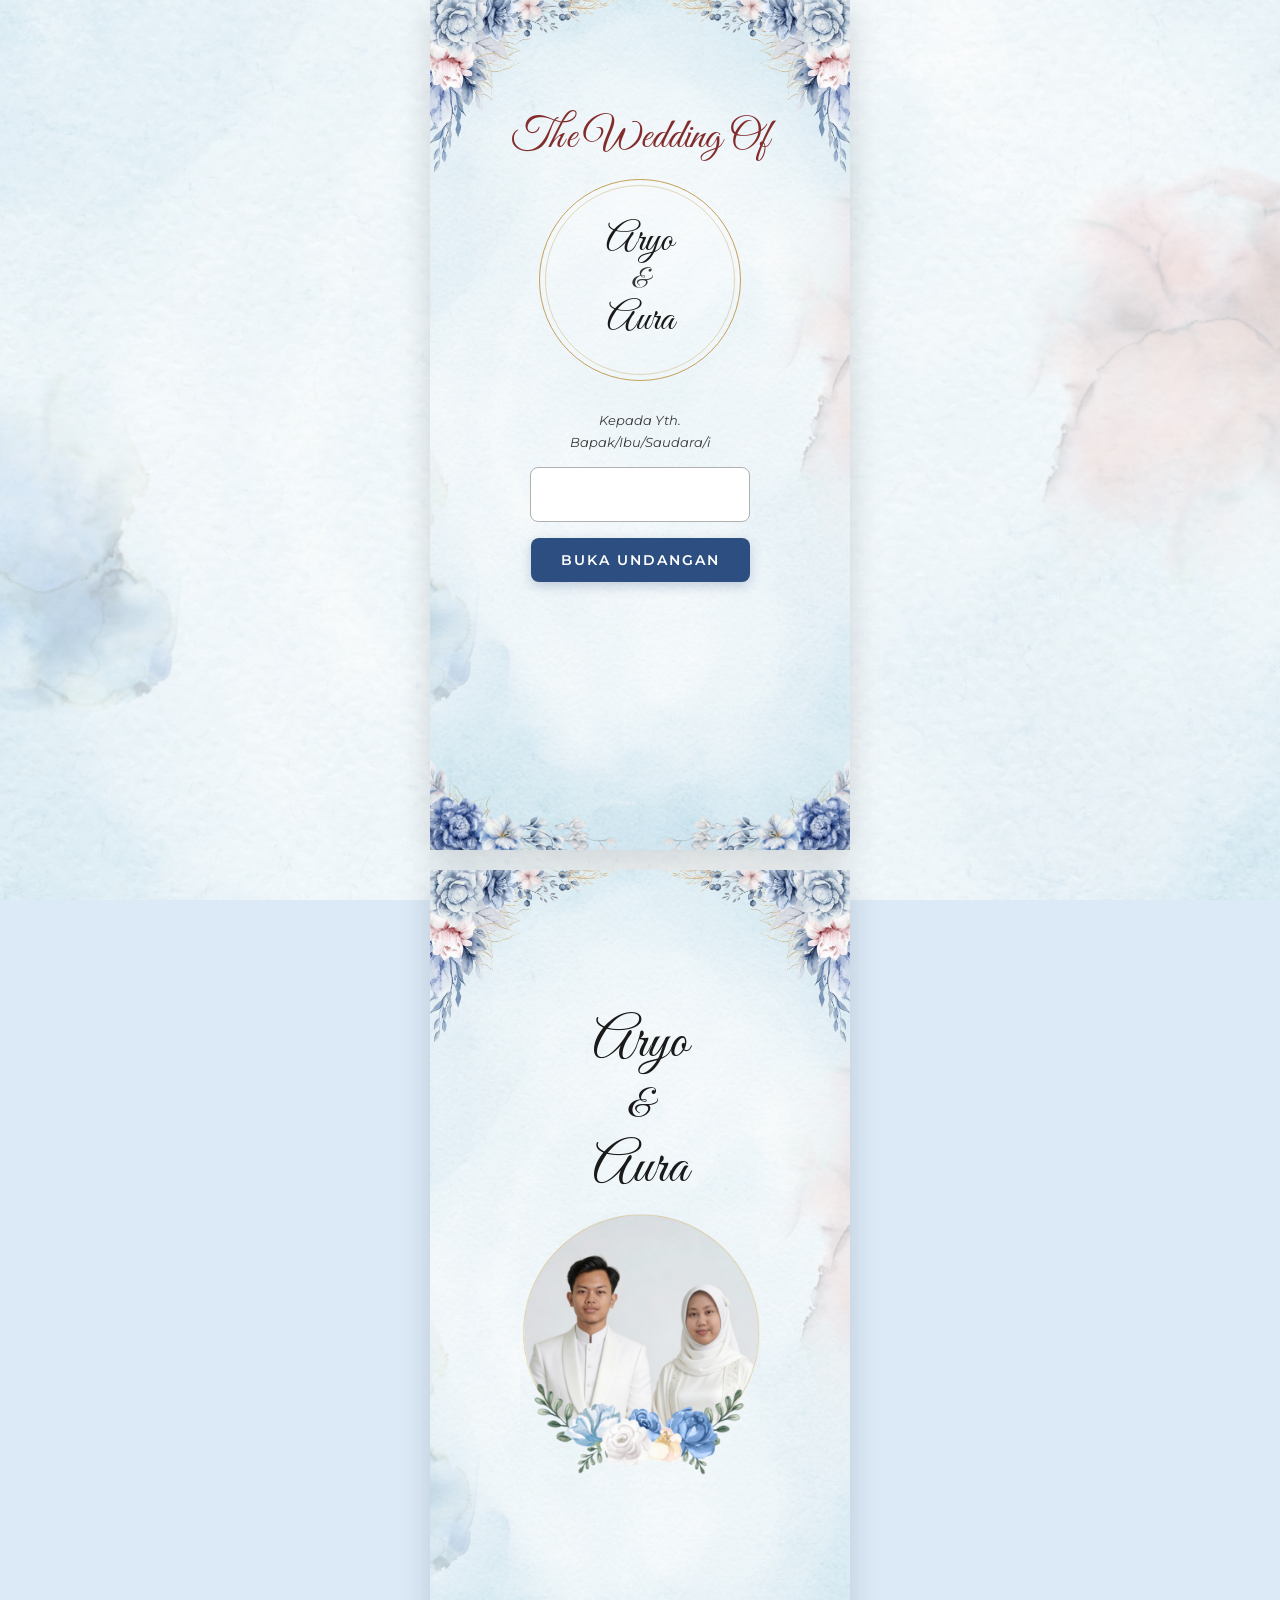
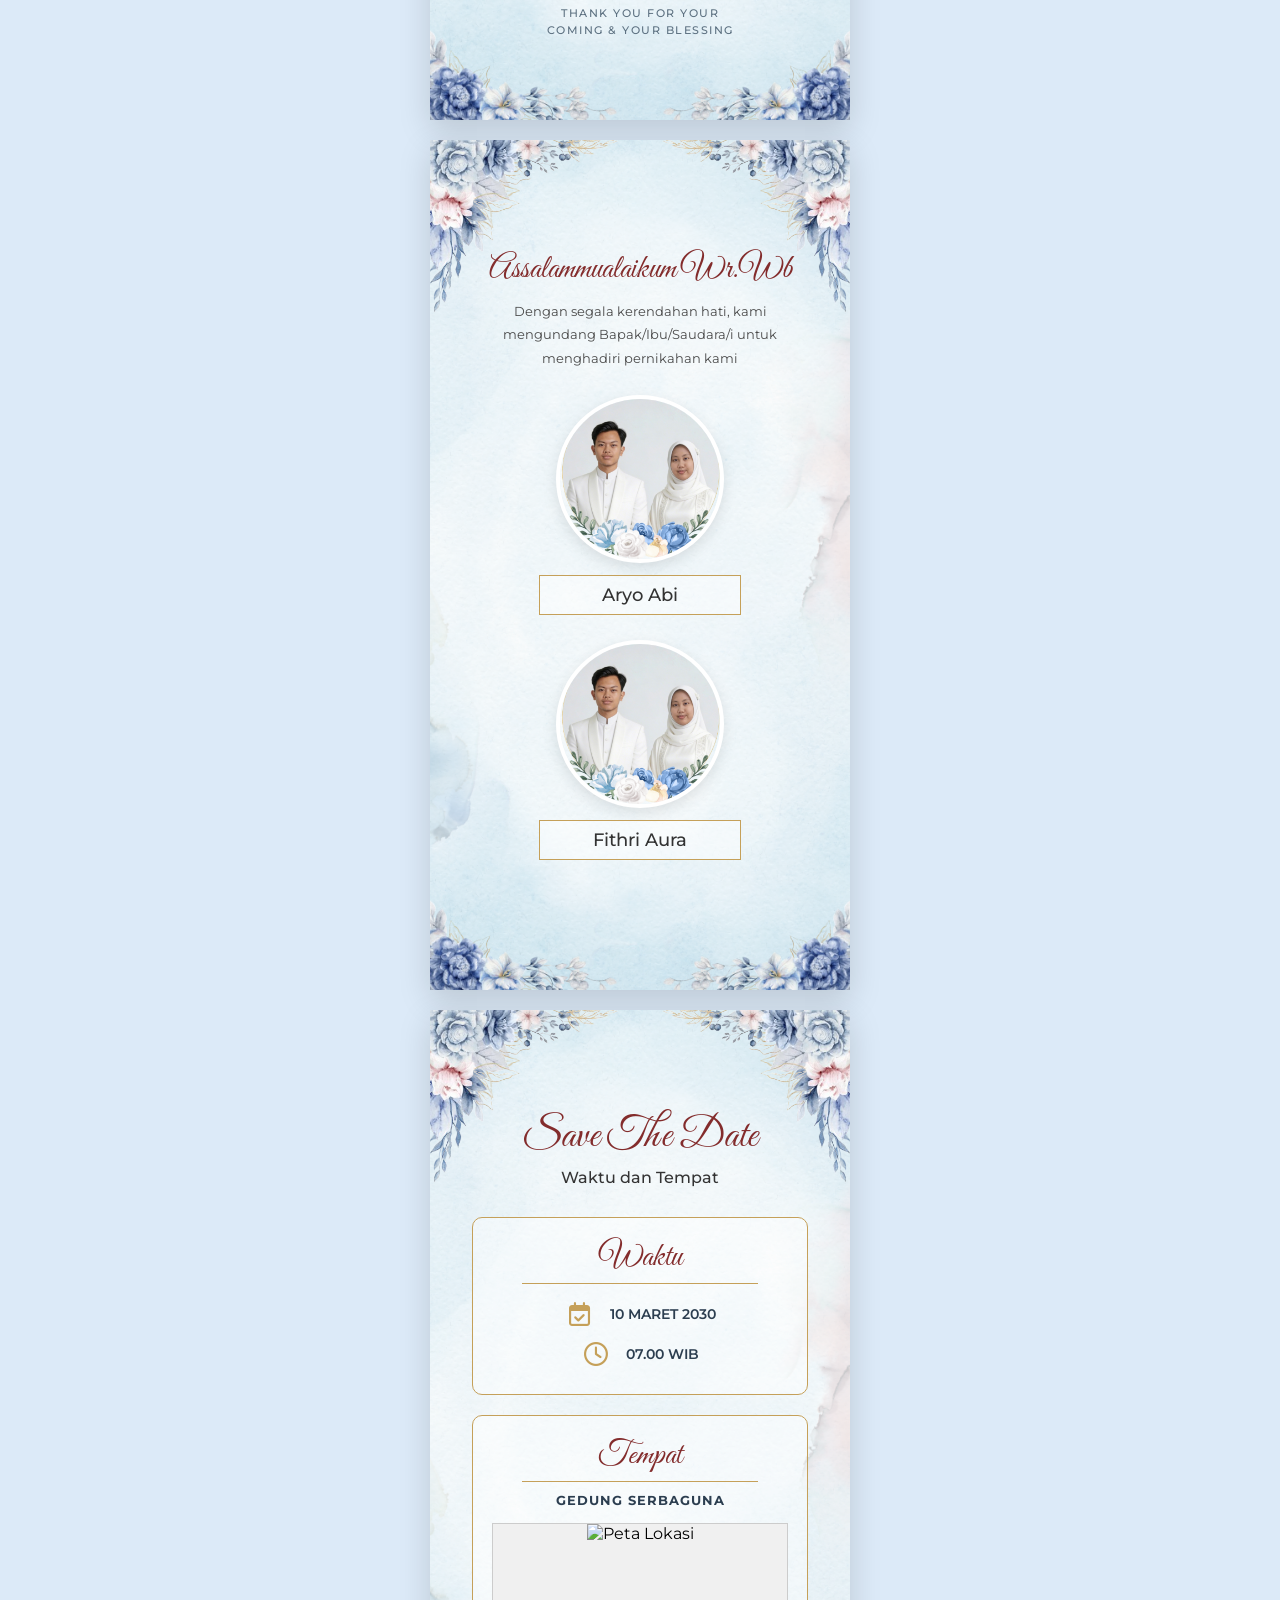
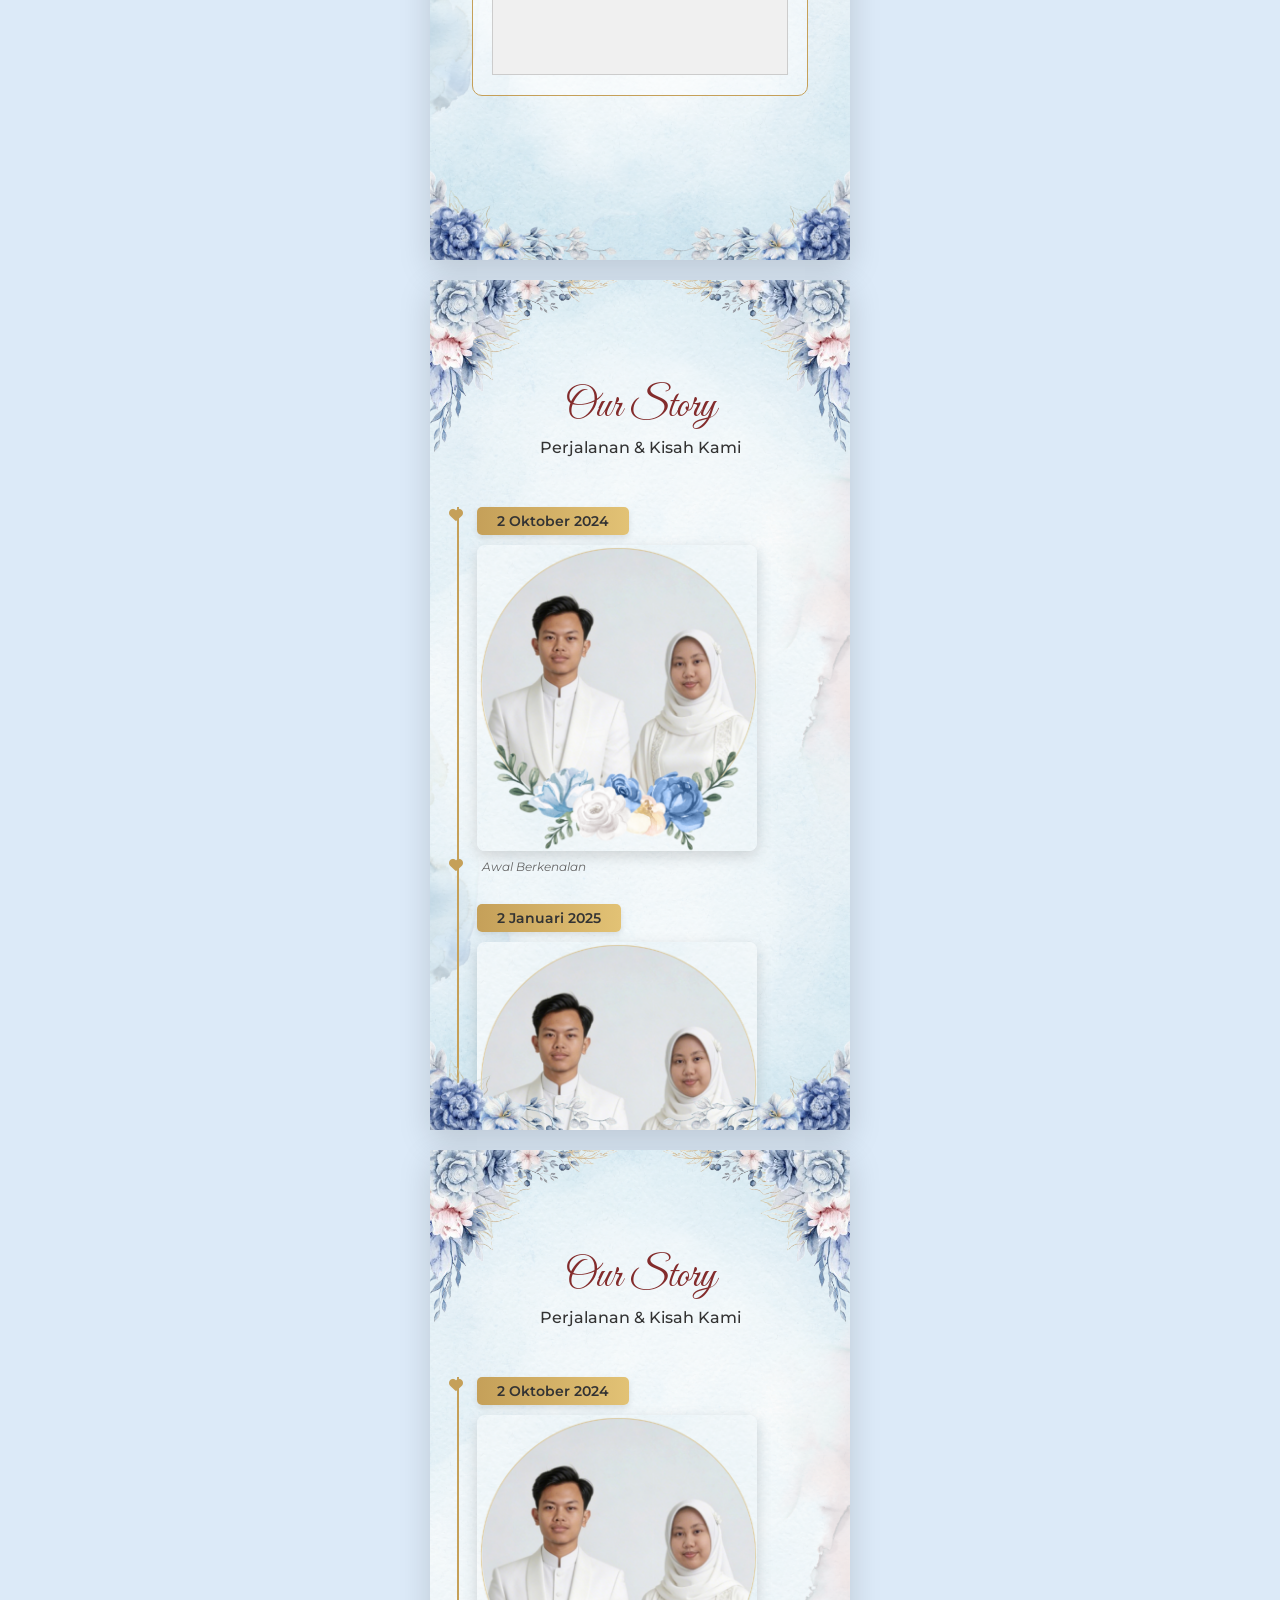
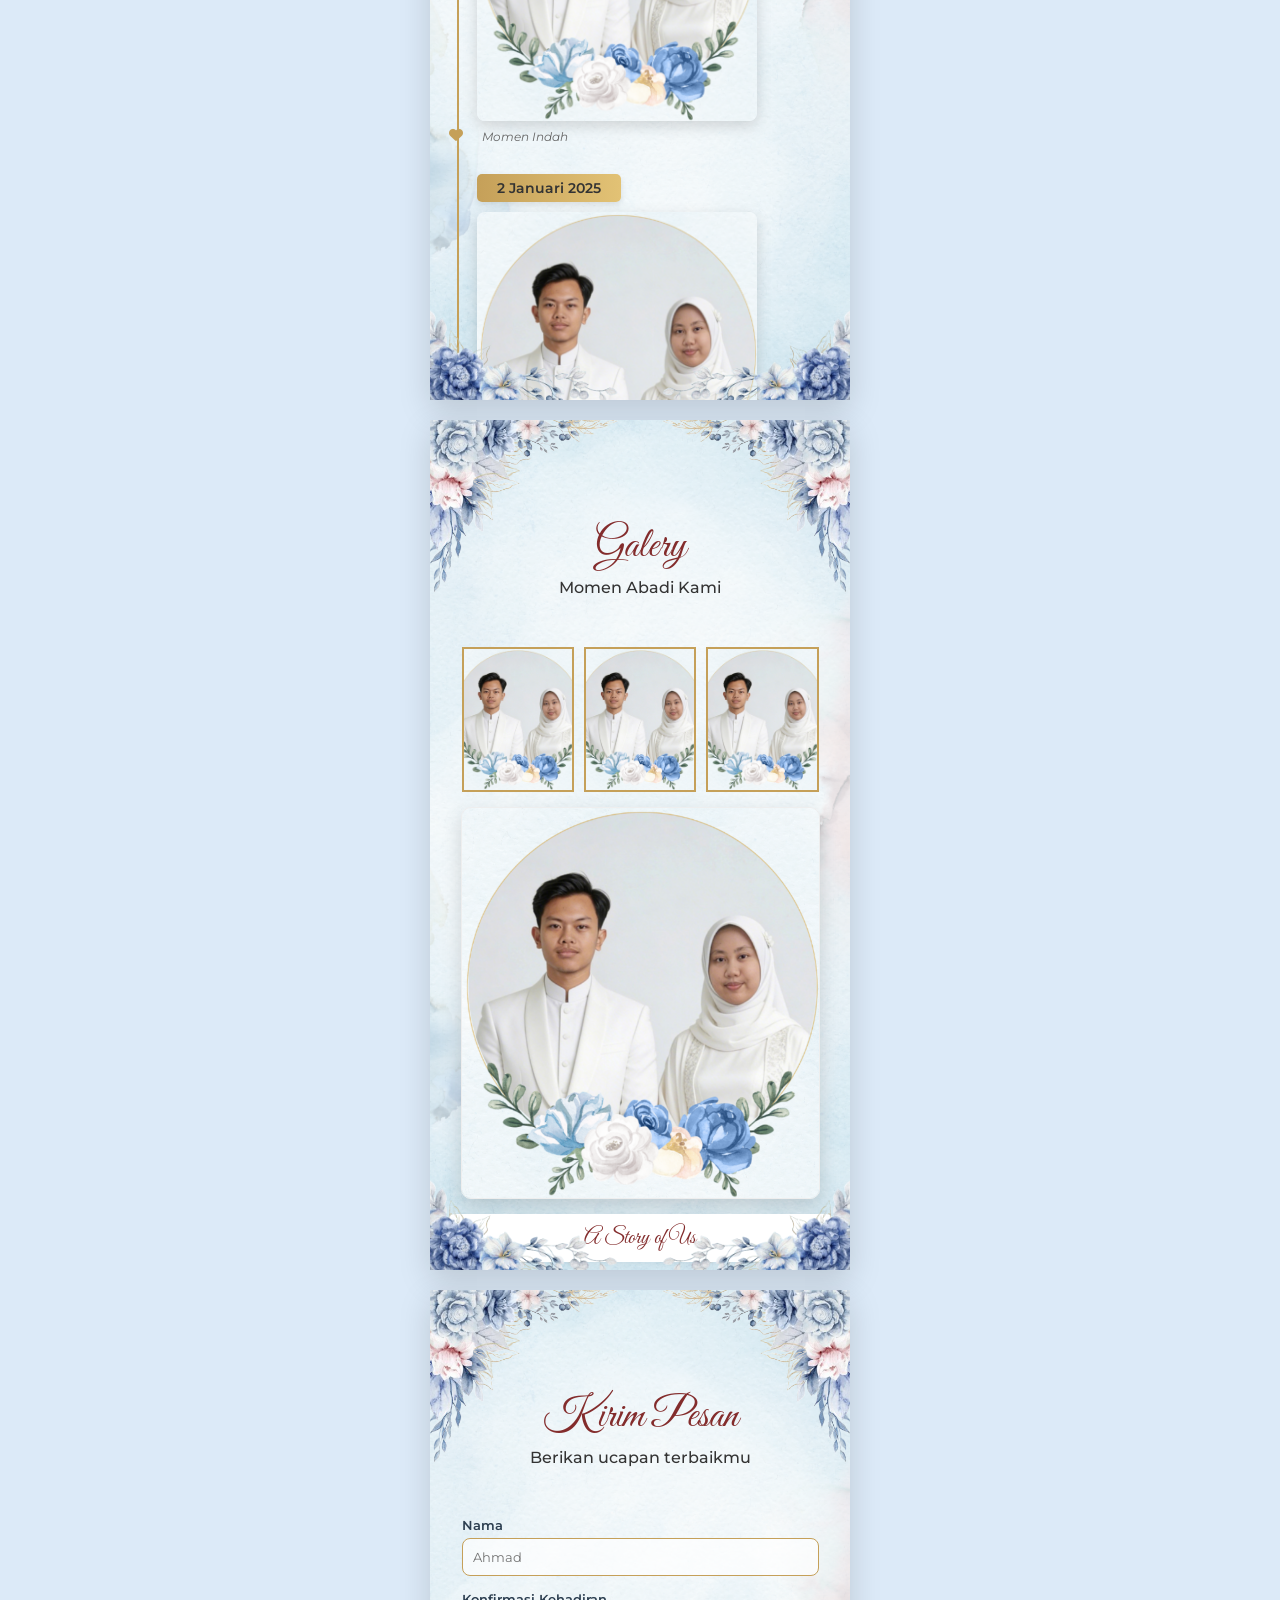
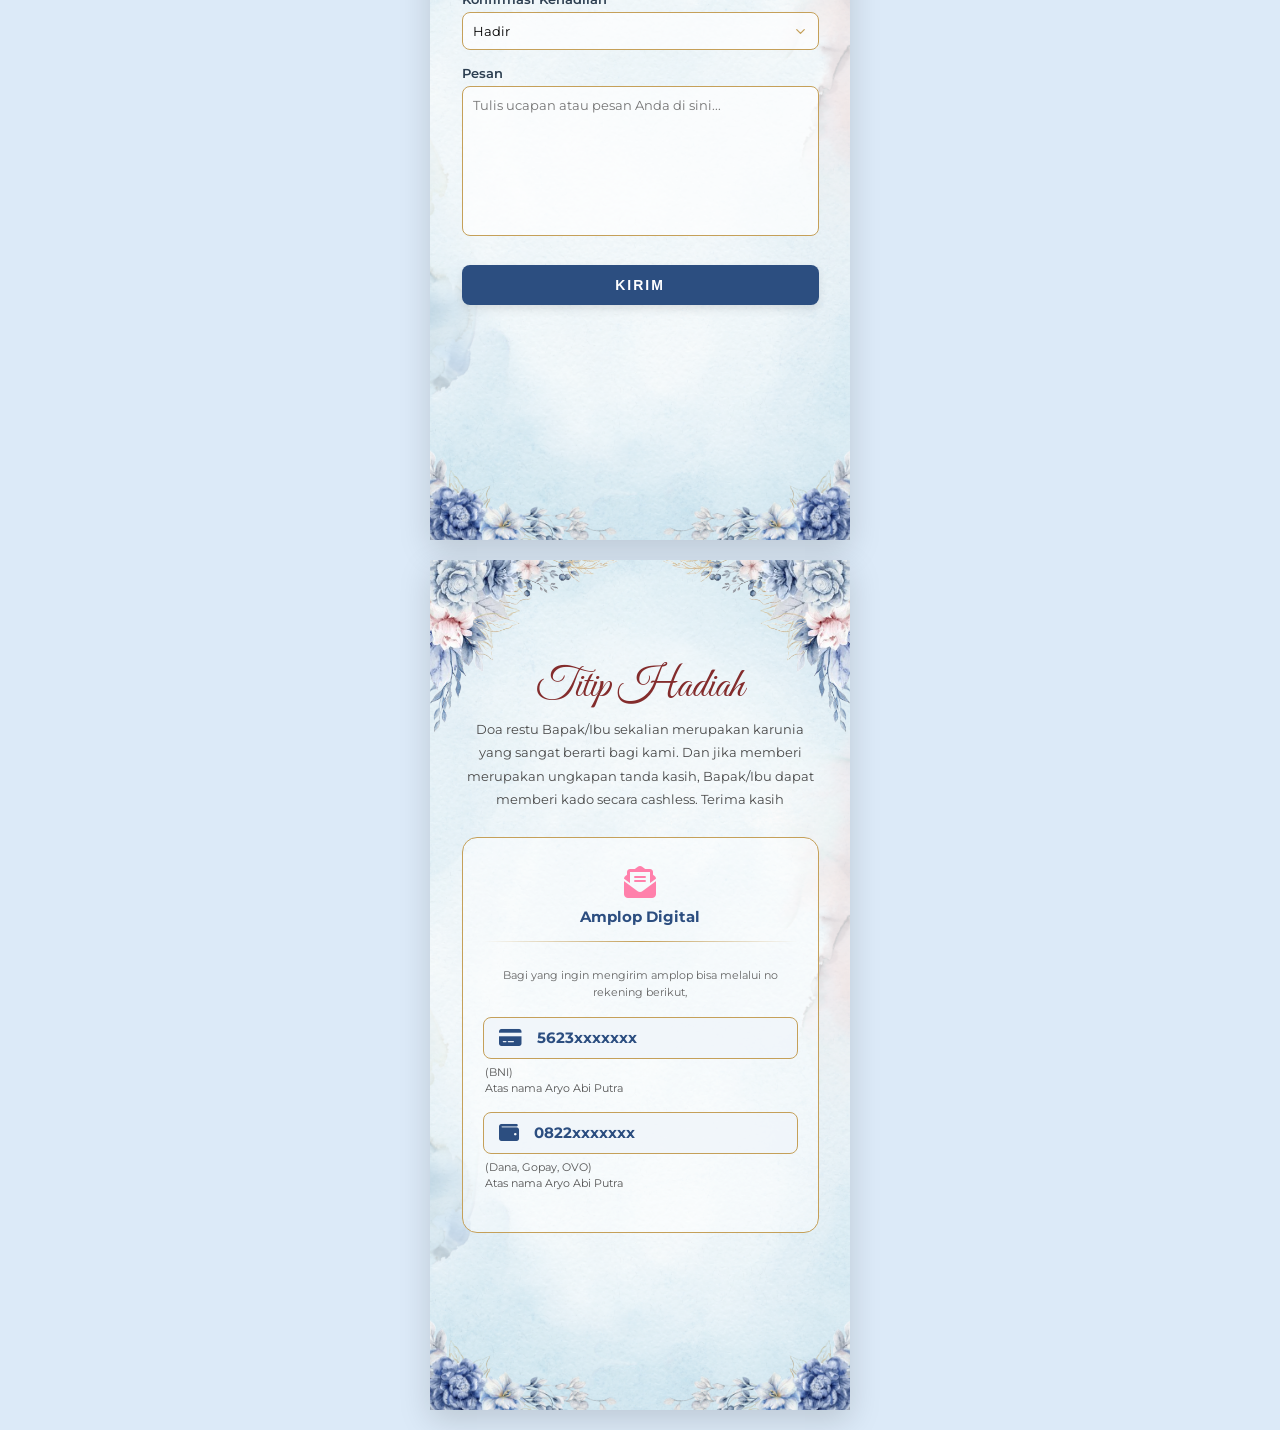
==== cadangan.html @ 79f67241 "desain frontend" ====
<!DOCTYPE html>
<html lang="id">

<head>
    <meta charset="UTF-8">
    <meta name="viewport" content="width=device-width, initial-scale=1.0">
    <title>Undangan Pernikahan Arya & Aura</title>

    <link rel="preconnect" href="https://fonts.googleapis.com">
    <link rel="preconnect" href="https://fonts.gstatic.com" crossorigin>
    <link href="https://fonts.googleapis.com/css2?family=Great+Vibes&family=Montserrat:wght@400;500;600&display=swap"
        rel="stylesheet">
    <!-- FontAwesome for Icons -->
    <link rel="stylesheet" href="https://cdnjs.cloudflare.com/ajax/libs/font-awesome/6.4.0/css/all.min.css">

    <style>
        /*bgluar*/
        body {
            margin: 0;
            padding: 0;
            display: flex;
            flex-direction: column;
            /* Stack cards vertically */
            align-items: center;
            min-height: 100vh;
            background-color: #dceaf8;
            font-family: 'Montserrat', sans-serif;

            background-image: url('hiasan/bgluar.png');
            background-size: cover;
            background-position: center;
            background-attachment: fixed;
        }

        /*kartu*/
        .card {
            position: relative;
            width: 100%;
            max-width: 420px;
            height: 850px;
            min-height: 850px;
            /* Ensure fixed height for each "page" */
            max-height: 95vh;
            background-color: transparent;
            box-shadow: 0 10px 30px rgba(0, 0, 0, 0.15);
            overflow: hidden;
            display: flex;
            flex-direction: column;
            align-items: center;
            text-align: center;
            margin-bottom: 20px;
            /* Gap between pages */

            background-image: url('hiasan/bgdalam.png');
            background-size: cover;
            background-position: center;
        }

        .decor-flower {
            position: absolute;
            pointer-events: none;
            width: 100%;
            z-index: 20;
        }

        .decor-top {
            top: 0;
            left: 0;
        }


        .decor-bottom {
            bottom: 0;
            left: 0;
        }

        /* Page 1 Styles */
        .names {
            margin-top: 140px;
            z-index: 10;
        }

        .names h1 {
            font-family: 'Great Vibes', cursive;
            font-size: 56px;
            font-weight: normal;
            color: #1a1a1a;
            margin: 0;
            line-height: 1.2;
        }

        .names .ampersand {
            font-size: 40px;
            margin: 5px 0;
        }

        .photo-wrapper {
            position: relative;
            margin-top: 10px;
            z-index: 10;
        }

        .photo-framed {
            width: 100%;
            max-width: 240px;
            height: auto;
            display: block;
            position: relative;
        }

        .thank-you {
            position: absolute;
            font-family: 'Montserrat', sans-serif;
            bottom: 80px;
            left: 0;
            right: 0;
            font-size: 11px;
            color: #5c7080;
            letter-spacing: 1.5px;
            text-transform: uppercase;
            line-height: 1.6;
            z-index: 10;
            font-weight: 500;
        }

        /* Page 2 Styles */
        .greeting {
            font-family: 'Great Vibes', cursive;
            font-size: 32px;
            color: #832c2c;
            /* Reddish brown color */
            margin-top: 110px;
            margin-bottom: 10px;
            z-index: 10;
        }

        .invitation-text {
            font-size: 13px;
            color: #4a4a4a;
            padding: 0 45px;
            line-height: 1.8;
            z-index: 10;
            margin-bottom: 25px;
        }

        .profile-container {
            display: flex;
            flex-direction: column;
            align-items: center;
            gap: 25px;
            z-index: 10;
        }

        .profile-box {
            display: flex;
            flex-direction: column;
            align-items: center;
        }

        .profile-img-circle {
            width: 160px;
            height: 160px;
            border-radius: 50%;
            object-fit: cover;
            border: 4px solid #fff;
            box-shadow: 0 5px 15px rgba(0, 0, 0, 0.1);
            background-color: #eee;
        }

        .name-box {
            margin-top: 12px;
            padding: 8px 40px;
            border: 1px solid #c5a059;
            background-color: rgba(255, 255, 255, 0.4);
            font-weight: 500;
            font-size: 18px;
            color: #333;
            min-width: 120px;
        }

        /* Page 3 Styles */
        .page-title {
            font-family: 'Great Vibes', cursive;
            font-size: 42px;
            color: #832c2c;
            margin-top: 100px;
            margin-bottom: 5px;
            z-index: 10;
        }

        .page-subtitle {
            font-size: 16px;
            color: #333;
            margin-bottom: 30px;
            z-index: 10;
            font-weight: 500;
        }

        .info-card-container {
            width: 80%;
            z-index: 10;
            display: flex;
            flex-direction: column;
            gap: 20px;
        }

        .info-box {
            border: 1.5px solid #c5a059;
            background-color: rgba(255, 255, 255, 0.4);
            padding: 20px;
            border-radius: 10px;
            display: flex;
            flex-direction: column;
            align-items: center;
        }

        .info-box-title {
            font-family: 'Great Vibes', cursive;
            font-size: 32px;
            color: #832c2c;
            margin-bottom: 10px;
            border-bottom: 1px solid #c5a059;
            width: 80%;
            padding-bottom: 5px;
        }

        .info-item {
            display: flex;
            align-items: center;
            gap: 15px;
            margin: 8px 0;
            color: #2c3e50;
            font-weight: 600;
            font-size: 14px;
        }

        .info-item i {
            color: #c5a059;
            font-size: 24px;
            width: 30px;
        }

        .location-name {
            font-weight: 700;
            font-size: 13px;
            letter-spacing: 1px;
            margin-bottom: 15px;
            color: #2c3e50;
            text-transform: uppercase;
        }

        .map-wrapper {
            width: 100%;
            height: 150px;
            border: 1px solid #ccc;
            overflow: hidden;
            background-color: #f0f0f0;
        }

        .map-wrapper img {
            width: 100%;
            height: 100%;
            object-fit: cover;
        }

        /* Page 4 & 5 Styles */
        .story-container {
            position: relative;
            width: 85%;
            margin-top: 20px;
            padding-left: 30px;
            text-align: left;
            z-index: 10;
        }

        .timeline-line {
            position: absolute;
            left: 10px;
            top: 0;
            bottom: 0;
            width: 2px;
            background: #c5a059;
        }

        .timeline-line::before,
        .timeline-line::after {
            content: "\f004";
            /* Heart icon */
            font-family: "Font Awesome 6 Free";
            font-weight: 900;
            position: absolute;
            left: -8px;
            color: #c5a059;
            background: transparent;
            font-size: 14px;
        }

        .timeline-line::before {
            top: 0;
        }

        .timeline-line::after {
            bottom: 0;
        }

        .heart-marker {
            position: absolute;
            left: -8px;
            top: 50%;
            transform: translateY(-50%);
            color: #c5a059;
            font-size: 14px;
            z-index: 2;
        }

        .story-item {
            position: relative;
            margin-bottom: 30px;
        }

        .story-date {
            display: inline-block;
            background: linear-gradient(to right, #c5a059, #e2c275);
            color: #333;
            padding: 5px 20px;
            border-radius: 5px;
            font-weight: 600;
            font-size: 14px;
            margin-bottom: 10px;
            box-shadow: 0 3px 6px rgba(0, 0, 0, 0.1);
        }

        .story-photo-box {
            width: 100%;
            max-width: 280px;
            border-radius: 8px;
            overflow: hidden;
            box-shadow: 0 5px 15px rgba(0, 0, 0, 0.15);
            margin-bottom: 8px;
        }

        .story-photo-box img {
            width: 100%;
            display: block;
        }

        .story-caption {
            font-size: 12px;
            color: #666;
            font-style: italic;
            margin-left: 5px;
        }

        /* Page 6 Styles (Galery) */
        .gallery-grid {
            display: grid;
            grid-template-columns: 1fr 1fr 1fr;
            gap: 10px;
            width: 85%;
            margin-top: 20px;
            z-index: 10;
        }

        .gallery-item {
            border: 2px solid #c5a059;
            aspect-ratio: 1 / 1.3;
            overflow: hidden;
            background-color: #fff;
        }

        .gallery-item img {
            width: 100%;
            height: 100%;
            object-fit: cover;
        }

        .gallery-main {
            width: 85%;
            margin-top: 15px;
            border-radius: 10px;
            overflow: hidden;
            box-shadow: 0 8px 20px rgba(0, 0, 0, 0.15);
            z-index: 10;
            border: 1px solid #eee;
        }

        .gallery-main img {
            width: 100%;
            display: block;
        }

        .gallery-nav {
            display: flex;
            justify-content: space-between;
            align-items: center;
            width: 85%;
            margin-top: 15px;
            background-color: #fff;
            padding: 10px 15px;
            border-radius: 8px;
            box-shadow: 0 2px 8px rgba(0, 0, 0, 0.05);
            z-index: 10;
        }

        .gallery-nav span {
            font-family: 'Great Vibes', cursive;
            font-size: 22px;
            color: #832c2c;
        }

        .gallery-nav i {
            color: #c5a059;
            font-size: 18px;
            cursor: pointer;
        }

        /* Page 7 Styles (RSVP / Kirim Pesan) */
        .form-container {
            width: 85%;
            margin-top: 20px;
            z-index: 10;
            text-align: left;
        }

        .form-group {
            margin-bottom: 15px;
        }

        .form-group label {
            display: block;
            font-size: 13px;
            font-weight: 600;
            color: #2c3e50;
            margin-bottom: 5px;
        }

        .form-control {
            width: 100%;
            padding: 10px;
            border: 1.5px solid #c5a059;
            border-radius: 8px;
            background-color: rgba(255, 255, 255, 0.7);
            font-family: 'Montserrat', sans-serif;
            font-size: 13px;
            box-sizing: border-box;
            outline: none;
        }

        .form-control:focus {
            background-color: #fff;
            border-color: #832c2c;
        }

        select.form-control {
            appearance: none;
            background-image: url("data:image/svg+xml,%3Csvg xmlns='http://www.w3.org/2000/svg' viewBox='0 0 24 24' fill='none' stroke='%23c5a059' stroke-width='2' stroke-linecap='round' stroke-linejoin='round'%3E%3Cpolyline points='6 9 12 15 18 9'%3E%3C/polyline%3E%3C/svg%3E");
            background-repeat: no-repeat;
            background-position: right 10px center;
            background-size: 15px;
        }

        textarea.form-control {
            resize: none;
            height: 150px;
        }

        .btn-kirim {
            width: 100%;
            padding: 12px;
            background-color: #2c4e80;
            /* Dark blue from example */
            color: #fff;
            border: none;
            border-radius: 8px;
            font-weight: 600;
            font-size: 14px;
            letter-spacing: 2px;
            cursor: pointer;
            margin-top: 10px;
            box-shadow: 0 4px 10px rgba(0, 0, 0, 0.1);
            transition: background 0.3s;
        }

        .btn-kirim:hover {
            background-color: #1a3355;
        }

        /* Page 8 Styles (Titip Hadiah) */
        .gift-box {
            width: 85%;
            border: 1.5px solid #c5a059;
            background-color: rgba(255, 255, 255, 0.4);
            border-radius: 15px;
            padding: 25px 20px;
            margin-top: 10px;
            z-index: 10;
            display: flex;
            flex-direction: column;
            align-items: center;
            box-sizing: border-box;
            position: relative;
        }

        .gift-icon {
            font-size: 32px;
            color: #ff80ab;
            margin-bottom: 5px;
        }

        .gift-subtitle {
            font-weight: 700;
            font-size: 15px;
            color: #2c4e80;
            margin-bottom: 10px;
            position: relative;
            width: 100%;
        }

        .gift-subtitle::after {
            content: "";
            display: block;
            width: 100%;
            height: 1px;
            background: linear-gradient(to right, transparent, #c5a059, transparent);
            margin-top: 15px;
            margin-bottom: 15px;
        }

        .gift-instruction {
            font-size: 11px;
            color: #666;
            margin-bottom: 15px;
            line-height: 1.6;
        }

        .bank-account-box {
            width: 100%;
            background-color: rgba(240, 245, 250, 0.8);
            border: 1px solid #c5a059;
            border-radius: 8px;
            padding: 10px 15px;
            display: flex;
            align-items: center;
            gap: 15px;
            margin-bottom: 5px;
            box-sizing: border-box;
        }

        .bank-account-box i {
            font-size: 20px;
            color: #2c4e80;
        }

        .account-number {
            font-weight: 700;
            font-size: 15px;
            color: #2c4e80;
        }

        .account-details {
            font-size: 11px;
            color: #555;
            text-align: left;
            width: 100%;
            margin-bottom: 15px;
            padding-left: 5px;
            line-height: 1.5;
        }

        /* Page 9 Styles (Cover style but as Page 9) */
        .the-wedding-of {
            font-family: 'Great Vibes', cursive;
            font-size: 38px;
            color: #832c2c;
            margin-top: 100px;
            margin-bottom: 10px;
            z-index: 10;
        }

        .circle-frame {
            position: relative;
            width: 220px;
            height: 220px;
            border: 1px solid #c5a059;
            border-radius: 50%;
            display: flex;
            flex-direction: column;
            justify-content: center;
            align-items: center;
            margin: 20px 0;
            z-index: 10;
            background-color: rgba(255, 255, 255, 0.2);
        }

        .circle-frame .names-inner {
            font-family: 'Great Vibes', cursive;
            font-size: 36px;
            color: #333;
            line-height: 1;
        }

        .circle-frame .ampersand-inner {
            font-size: 24px;
            margin: 5px 0;
            color: #c5a059;
        }

        .wreath-decor {
            position: absolute;
            bottom: -15px;
            width: 150px;
            z-index: 11;
        }

        .guest-info {
            margin-top: 20px;
            z-index: 10;
        }

        .guest-label {
            font-size: 14px;
            color: #4a4a4a;
            margin-bottom: 10px;
            font-style: italic;
        }

        .guest-name-box {
            width: 200px;
            height: 45px;
            background-color: #fff;
            border: 1px solid #333;
            border-radius: 8px;
            margin: 0 auto 20px;
            display: flex;
            align-items: center;
            justify-content: center;
            font-weight: 600;
            color: #333;
        }

        .btn-buka {
            padding: 12px 40px;
            background-color: #2c4e80;
            color: #fff;
            border: none;
            border-radius: 8px;
            font-weight: 600;
            font-size: 14px;
            letter-spacing: 1px;
            text-transform: uppercase;
            cursor: pointer;
            box-shadow: 0 4px 10px rgba(0, 0, 0, 0.1);
            z-index: 10;
        }

        /* ===================== */
        /* HALAMAN 0 (COVER BARU) */
        /* ===================== */

        /* Background cover: gradient biru muda lembut */
        #halaman-cover {
            position: relative;
            justify-content: flex-start;
        }

        .cover-the-wedding-of {
            font-family: 'Great Vibes', cursive;
            font-size: 42px;
            color: #832c2c;
            margin-top: 115px;
            margin-bottom: 18px;
            z-index: 10;
            position: relative;
            line-height: 1.1;
        }

        /* Lingkaran emas dengan nama */
        .cover-circle-frame {
            position: relative;
            width: 200px;
            height: 200px;
            border: 1.5px solid #c5a059;
            border-radius: 50%;
            display: flex;
            flex-direction: column;
            justify-content: center;
            align-items: center;
            z-index: 10;
            background-color: rgba(255, 255, 255, 0.18);
            margin-bottom: 0;
        }

        .cover-circle-frame::before {
            content: '';
            position: absolute;
            inset: 5px;
            border-radius: 50%;
            border: 0.5px solid rgba(197, 160, 89, 0.4);
        }

        .cover-name-script {
            font-family: 'Great Vibes', cursive;
            font-size: 40px;
            color: #1a1a1a;
            line-height: 1;
            display: block;
        }

        .cover-ampersand {
            font-family: 'Great Vibes', cursive;
            font-size: 28px;
            color: #333;
            margin: 2px 0;
            display: block;
        }

        .cover-wreath-decor {
            position: relative;
            z-index: 15;
            margin-top: -18px;
        }

        .cover-kepada {
            margin-top: 28px;
            z-index: 10;
            position: relative;
        }

        .cover-kepada p {
            font-family: 'Montserrat', sans-serif;
            font-size: 13px;
            color: #3a3a3a;
            margin: 0;
            line-height: 1.7;
            font-style: italic;
        }

        .cover-guest-name-box {
            width: 220px;
            min-height: 55px;
            background-color: #fff;
            border: 1px solid #b0b0b0;
            border-radius: 8px;
            margin: 14px auto 0;
            display: flex;
            align-items: center;
            justify-content: center;
            font-weight: 600;
            color: #333;
            font-size: 14px;
            z-index: 10;
            position: relative;
            padding: 6px 12px;
            box-sizing: border-box;
        }

        .cover-btn-buka {
            padding: 13px 30px;
            background-color: #2c4e80;
            color: #fff;
            border: none;
            border-radius: 8px;
            font-weight: 600;
            font-size: 14px;
            letter-spacing: 2px;
            text-transform: uppercase;
            cursor: pointer;
            box-shadow: 0 4px 12px rgba(44, 78, 128, 0.25);
            z-index: 10;
            position: relative;
            margin-top: 16px;
            transition: background 0.3s;
            font-family: 'Montserrat', sans-serif;
        }

        .cover-btn-buka:hover {
            background-color: #1a3355;
        }

        @media (max-width: 480px) {
            .card {
                height: 100vh;
                max-height: 100vh;
                box-shadow: none;
                margin-bottom: 0;
            }
        }
    </style>
</head>

<body>
    <!-- HALAMAN COVER -->
    <div class="card" id="halaman-cover">

        <!-- Dekorasi bunga atas (gunakan gambar yang sama dengan halaman lain) -->
        <img src="hiasan/bungaats.png" alt="Dekorasi Bunga Atas" class="decor-flower decor-top">

        <!-- Teks "The Wedding Of" -->
        <div class="cover-the-wedding-of">The Wedding Of</div>

        <!-- Lingkaran emas dengan nama Aryo & Aura -->
        <div class="cover-circle-frame">
            <span class="cover-name-script">Aryo</span>
            <span class="cover-ampersand">&amp;</span>
            <span class="cover-name-script">Aura</span>
        </div>

        <!-- Dekorasi wreath/bunga di bawah lingkaran (SVG inline mawar biru) -->

        <!-- Kepada Yth -->
        <div class="cover-kepada">
            <p>Kepada Yth.</p>
            <p>Bapak/Ibu/Saudara/i</p>
        </div>

        <!-- Kotak nama tamu -->
        <div class="cover-guest-name-box">
            &nbsp;
        </div>

        <!-- Tombol Buka Undangan -->
        <button class="cover-btn-buka">BUKA UNDANGAN</button>

        <!-- Dekorasi bunga bawah -->
        <img src="hiasan/bungabawah.png" alt="Dekorasi Bunga Bawah" class="decor-flower decor-bottom">

    </div>

    <!-- Halaman 1 -->
    <div class="card">

        <img src="hiasan/bungaats.png" alt="Dekorasi Bunga Atas" class="decor-flower decor-top">

        <div class="names">
            <h1>Aryo</h1>
            <h1 class="ampersand">&</h1>
            <h1>Aura</h1>
        </div>

        <div class="photo-wrapper">
            <img src="hiasan/Biru Emas dan Merah Muda Halus Undangan Pernikahan (320 x 667 piksel) (35).png"
                alt="Foto Berbingkai Arya & Aura" class="photo-framed">
        </div>

        <div class="thank-you">
            Thank you for your<br>
            coming & your blessing
        </div>

        <img src="hiasan/bungabawah.png" alt="Dekorasi Bunga Bawah" class="decor-flower decor-bottom">

    </div>

    <!-- Halaman 2 -->
    <div class="card">

        <img src="hiasan/bungaats.png" alt="Dekorasi Bunga Atas" class="decor-flower decor-top">

        <div class="greeting">Assalammualaikum Wr.Wb</div>

        <div class="invitation-text">
            Dengan segala kerendahan hati, kami mengundang Bapak/Ibu/Saudara/i untuk menghadiri pernikahan kami
        </div>

        <div class="profile-container">
            <!-- Mempelai Pria -->
            <div class="profile-box">
                <img src="hiasan/Biru Emas dan Merah Muda Halus Undangan Pernikahan (320 x 667 piksel) (35).png"
                    alt="Aryo Abi" class="profile-img-circle">
                <div class="name-box">Aryo Abi</div>
            </div>

            <!-- Mempelai Wanita -->
            <div class="profile-box">
                <img src="hiasan/Biru Emas dan Merah Muda Halus Undangan Pernikahan (320 x 667 piksel) (35).png"
                    alt="Fithri Aura" class="profile-img-circle">
                <div class="name-box">Fithri Aura</div>
            </div>
        </div>

        <img src="hiasan/bungabawah.png" alt="Dekorasi Bunga Bawah" class="decor-flower decor-bottom">

    </div>

    <!-- Halaman 3 -->
    <div class="card">

        <img src="hiasan/bungaats.png" alt="Dekorasi Bunga Atas" class="decor-flower decor-top">

        <div class="page-title">Save The Date</div>
        <div class="page-subtitle">Waktu dan Tempat</div>

        <div class="info-card-container">
            <!-- Kotak Waktu -->
            <div class="info-box">
                <div class="info-box-title">Waktu</div>
                <div class="info-item">
                    <i class="fa-regular fa-calendar-check"></i>
                    <span>10 MARET 2030</span>
                </div>
                <div class="info-item">
                    <i class="fa-regular fa-clock"></i>
                    <span>07.00 WIB</span>
                </div>
            </div>

            <!-- Kotak Tempat -->
            <div class="info-box">
                <div class="info-box-title">Tempat</div>
                <div class="location-name">GEDUNG SERBAGUNA</div>
                <div class="map-wrapper">
                    <!-- Placeholder untuk Peta (bisa diganti link gambar peta asli atau iframe) -->
                    <img src="https://via.placeholder.com/400x200?text=Map+Location" alt="Peta Lokasi">
                </div>
            </div>
        </div>

        <img src="hiasan/bungabawah.png" alt="Dekorasi Bunga Bawah" class="decor-flower decor-bottom">

    </div>

    <!-- Halaman 4 -->
    <div class="card">

        <img src="hiasan/bungaats.png" alt="Dekorasi Bunga Atas" class="decor-flower decor-top">

        <div class="page-title">Our Story</div>
        <div class="page-subtitle">Perjalanan & Kisah Kami</div>

        <div class="story-container">
            <div class="timeline-line">
                <!-- Marker Hati Tengah -->
                <i class="fa-solid fa-heart heart-marker" style="top: 45%;"></i>
            </div>

            <!-- Cerita 1 -->
            <div class="story-item">
                <div class="story-date">2 Oktober 2024</div>
                <div class="story-photo-box">
                    <img src="hiasan/Biru Emas dan Merah Muda Halus Undangan Pernikahan (320 x 667 piksel) (35).png"
                        alt="Awal Berkenalan">
                </div>
                <div class="story-caption">Awal Berkenalan</div>
            </div>

            <!-- Cerita 2 -->
            <div class="story-item">
                <div class="story-date">2 Januari 2025</div>
                <div class="story-photo-box">
                    <img src="hiasan/Biru Emas dan Merah Muda Halus Undangan Pernikahan (320 x 667 piksel) (35).png"
                        alt="Mulai Dekat">
                </div>
                <div class="story-caption">Mulai Dekat</div>
            </div>
        </div>

        <img src="hiasan/bungabawah.png" alt="Dekorasi Bunga Bawah" class="decor-flower decor-bottom">

    </div>

    <!-- Halaman 5 (Story Continued) -->
    <div class="card">

        <img src="hiasan/bungaats.png" alt="Dekorasi Bunga Atas" class="decor-flower decor-top">

        <div class="page-title">Our Story</div>
        <div class="page-subtitle">Perjalanan & Kisah Kami</div>

        <div class="story-container">
            <div class="timeline-line">
                <i class="fa-solid fa-heart heart-marker" style="top: 45%;"></i>
            </div>

            <!-- Cerita 3 (Menggunakan foto yang berbeda sesuai gambar 5) -->
            <div class="story-item">
                <div class="story-date">2 Oktober 2024</div>
                <div class="story-photo-box">
                    <img src="hiasan/Biru Emas dan Merah Muda Halus Undangan Pernikahan (320 x 667 piksel) (35).png"
                        alt="Momen Indah">
                </div>
                <div class="story-caption">Momen Indah</div>
            </div>

            <!-- Cerita 4 -->
            <div class="story-item">
                <div class="story-date">2 Januari 2025</div>
                <div class="story-photo-box">
                    <img src="hiasan/Biru Emas dan Merah Muda Halus Undangan Pernikahan (320 x 667 piksel) (35).png"
                        alt="Menuju Halal">
                </div>
                <div class="story-caption">Menuju Halal</div>
            </div>
        </div>

        <img src="hiasan/bungabawah.png" alt="Dekorasi Bunga Bawah" class="decor-flower decor-bottom">

    </div>

    <!-- Halaman 6 (Galery) -->
    <div class="card">

        <img src="hiasan/bungaats.png" alt="Dekorasi Bunga Atas" class="decor-flower decor-top">

        <div class="page-title">Galery</div>
        <div class="page-subtitle">Momen Abadi Kami</div>

        <!-- Grid 3 Foto Atas -->
        <div class="gallery-grid">
            <div class="gallery-item">
                <img src="hiasan/Biru Emas dan Merah Muda Halus Undangan Pernikahan (320 x 667 piksel) (35).png"
                    alt="Galeri 1">
            </div>
            <div class="gallery-item">
                <img src="hiasan/Biru Emas dan Merah Muda Halus Undangan Pernikahan (320 x 667 piksel) (35).png"
                    alt="Galeri 2">
            </div>
            <div class="gallery-item">
                <img src="hiasan/Biru Emas dan Merah Muda Halus Undangan Pernikahan (320 x 667 piksel) (35).png"
                    alt="Galeri 3">
            </div>
        </div>

        <!-- Foto Utama Tengah -->
        <div class="gallery-main">
            <img src="hiasan/Biru Emas dan Merah Muda Halus Undangan Pernikahan (320 x 667 piksel) (35).png"
                alt="Foto Utama">
        </div>

        <!-- Navigasi Bawah -->
        <div class="gallery-nav">
            <i class="fa-solid fa-chevron-left"></i>
            <span>A Story of Us</span>
            <i class="fa-solid fa-chevron-right"></i>
        </div>

        <img src="hiasan/bungabawah.png" alt="Dekorasi Bunga Bawah" class="decor-flower decor-bottom">

    </div>

    <!-- Halaman 7 (RSVP / Kirim Pesan) -->
    <div class="card">

        <img src="hiasan/bungaats.png" alt="Dekorasi Bunga Atas" class="decor-flower decor-top">

        <div class="page-title">Kirim Pesan</div>
        <div class="page-subtitle">Berikan ucapan terbaikmu</div>

        <div class="form-container">
            <form>
                <div class="form-group">
                    <label for="nama">Nama</label>
                    <input type="text" id="nama" class="form-control" placeholder="Ahmad">
                </div>

                <div class="form-group">
                    <label for="konfirmasi">Konfirmasi Kehadiran</label>
                    <select id="konfirmasi" class="form-control">
                        <option value="hadir">Hadir</option>
                        <option value="tidak_hadir">Tidak Hadir</option>
                        <option value="ragu">Masih Ragu</option>
                    </select>
                </div>

                <div class="form-group">
                    <label for="pesan">Pesan</label>
                    <textarea id="pesan" class="form-control"
                        placeholder="Tulis ucapan atau pesan Anda di sini..."></textarea>
                </div>

                <button type="submit" class="btn-kirim">KIRIM</button>
            </form>
        </div>

        <img src="hiasan/bungabawah.png" alt="Dekorasi Bunga Bawah" class="decor-flower decor-bottom">

    </div>

    <!-- Halaman 8 (Titip Hadiah) -->
    <div class="card">

        <img src="hiasan/bungaats.png" alt="Dekorasi Bunga Atas" class="decor-flower decor-top">

        <div class="page-title">Titip Hadiah</div>

        <div class="invitation-text" style="margin-bottom: 15px; padding: 0 35px;">
            Doa restu Bapak/Ibu sekalian merupakan karunia yang sangat berarti bagi kami. Dan jika memberi merupakan
            ungkapan tanda kasih, Bapak/Ibu dapat memberi kado secara cashless. Terima kasih
        </div>

        <div class="gift-box">
            <div class="gift-icon">
                <i class="fa-solid fa-envelope-open-text"></i>
            </div>
            <div class="gift-subtitle">Amplop Digital</div>

            <div class="gift-instruction">
                Bagi yang ingin mengirim amplop bisa melalui no rekening berikut,
            </div>

            <!-- Rekening 1 -->
            <div class="bank-account-box">
                <i class="fa-solid fa-credit-card"></i>
                <div class="account-number">5623xxxxxxx</div>
            </div>
            <div class="account-details">
                (BNI)<br>
                Atas nama Aryo Abi Putra
            </div>

            <!-- Rekening 2 -->
            <div class="bank-account-box">
                <i class="fa-solid fa-wallet"></i>
                <div class="account-number">0822xxxxxxx</div>
            </div>
            <div class="account-details">
                (Dana, Gopay, OVO)<br>
                Atas nama Aryo Abi Putra
            </div>
        </div>

        <img src="hiasan/bungabawah.png" alt="Dekorasi Bunga Bawah" class="decor-flower decor-bottom">

    </div>


</body>

</html>
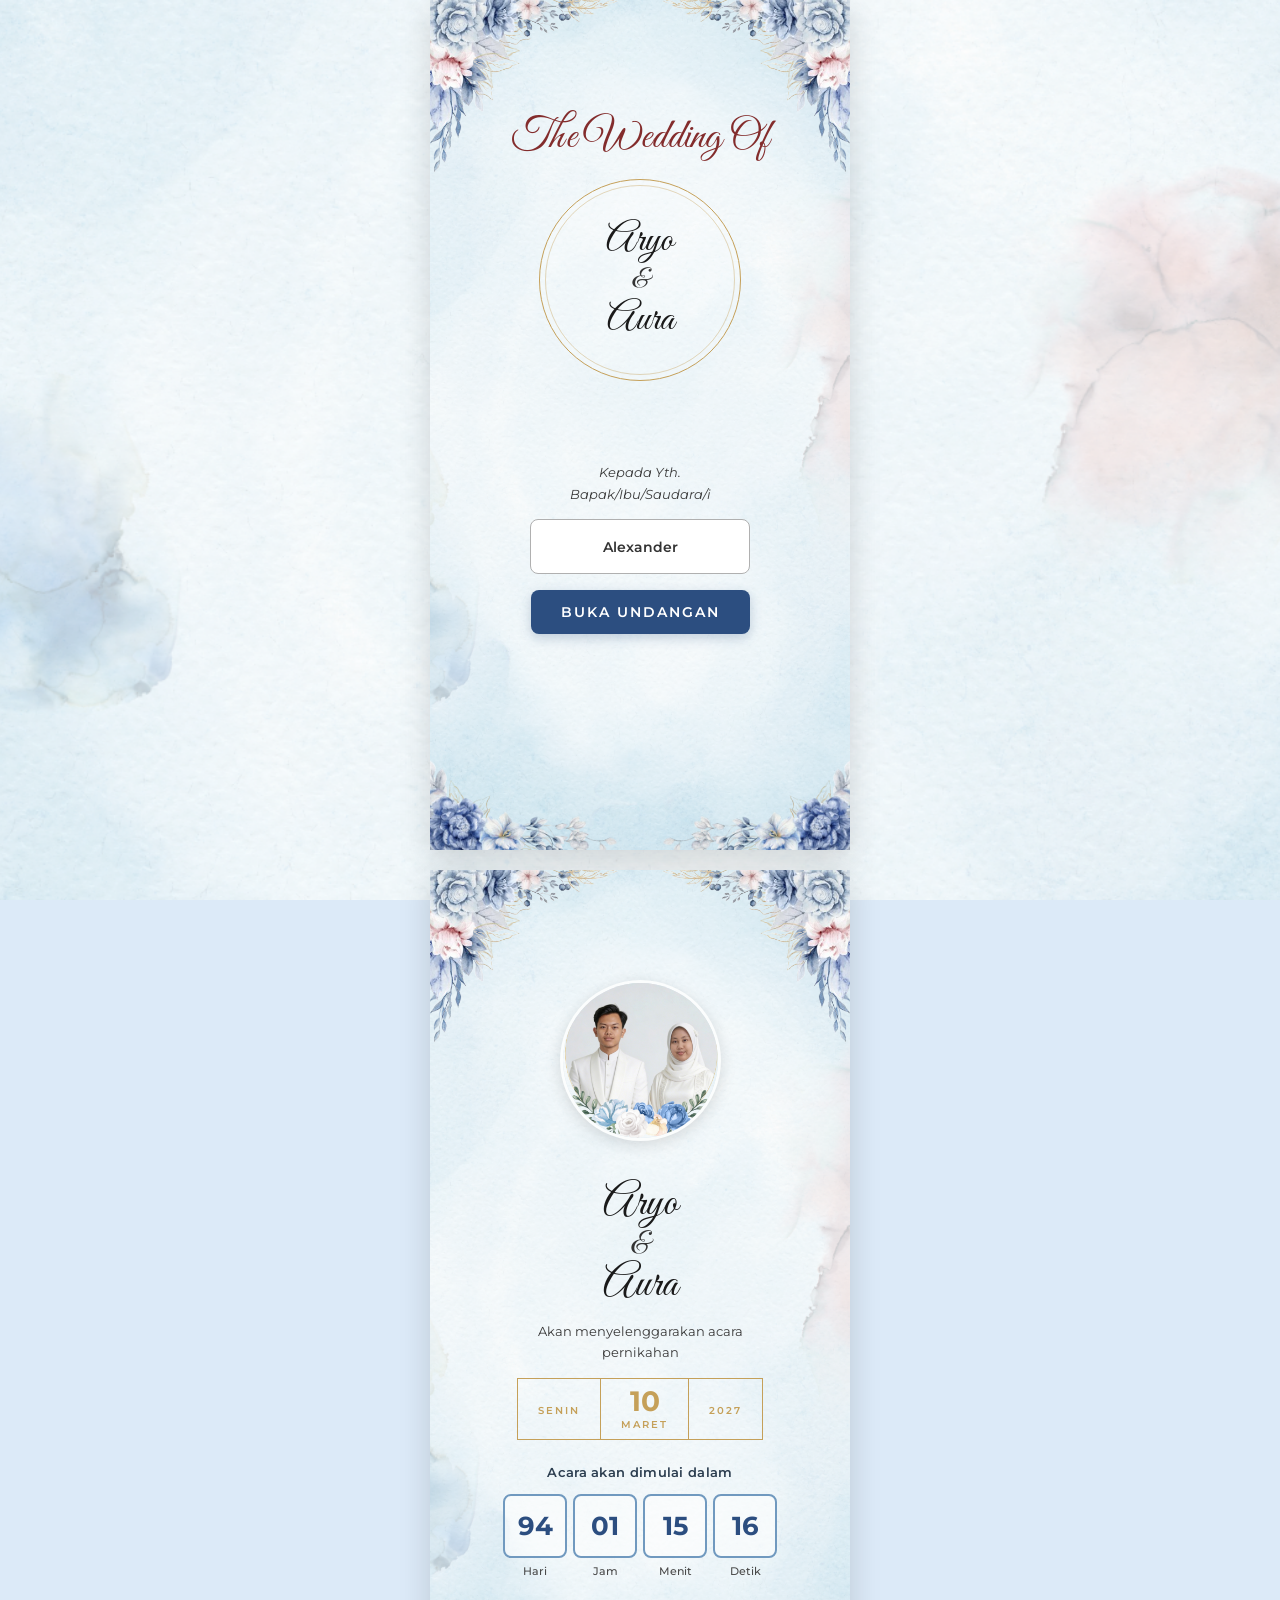
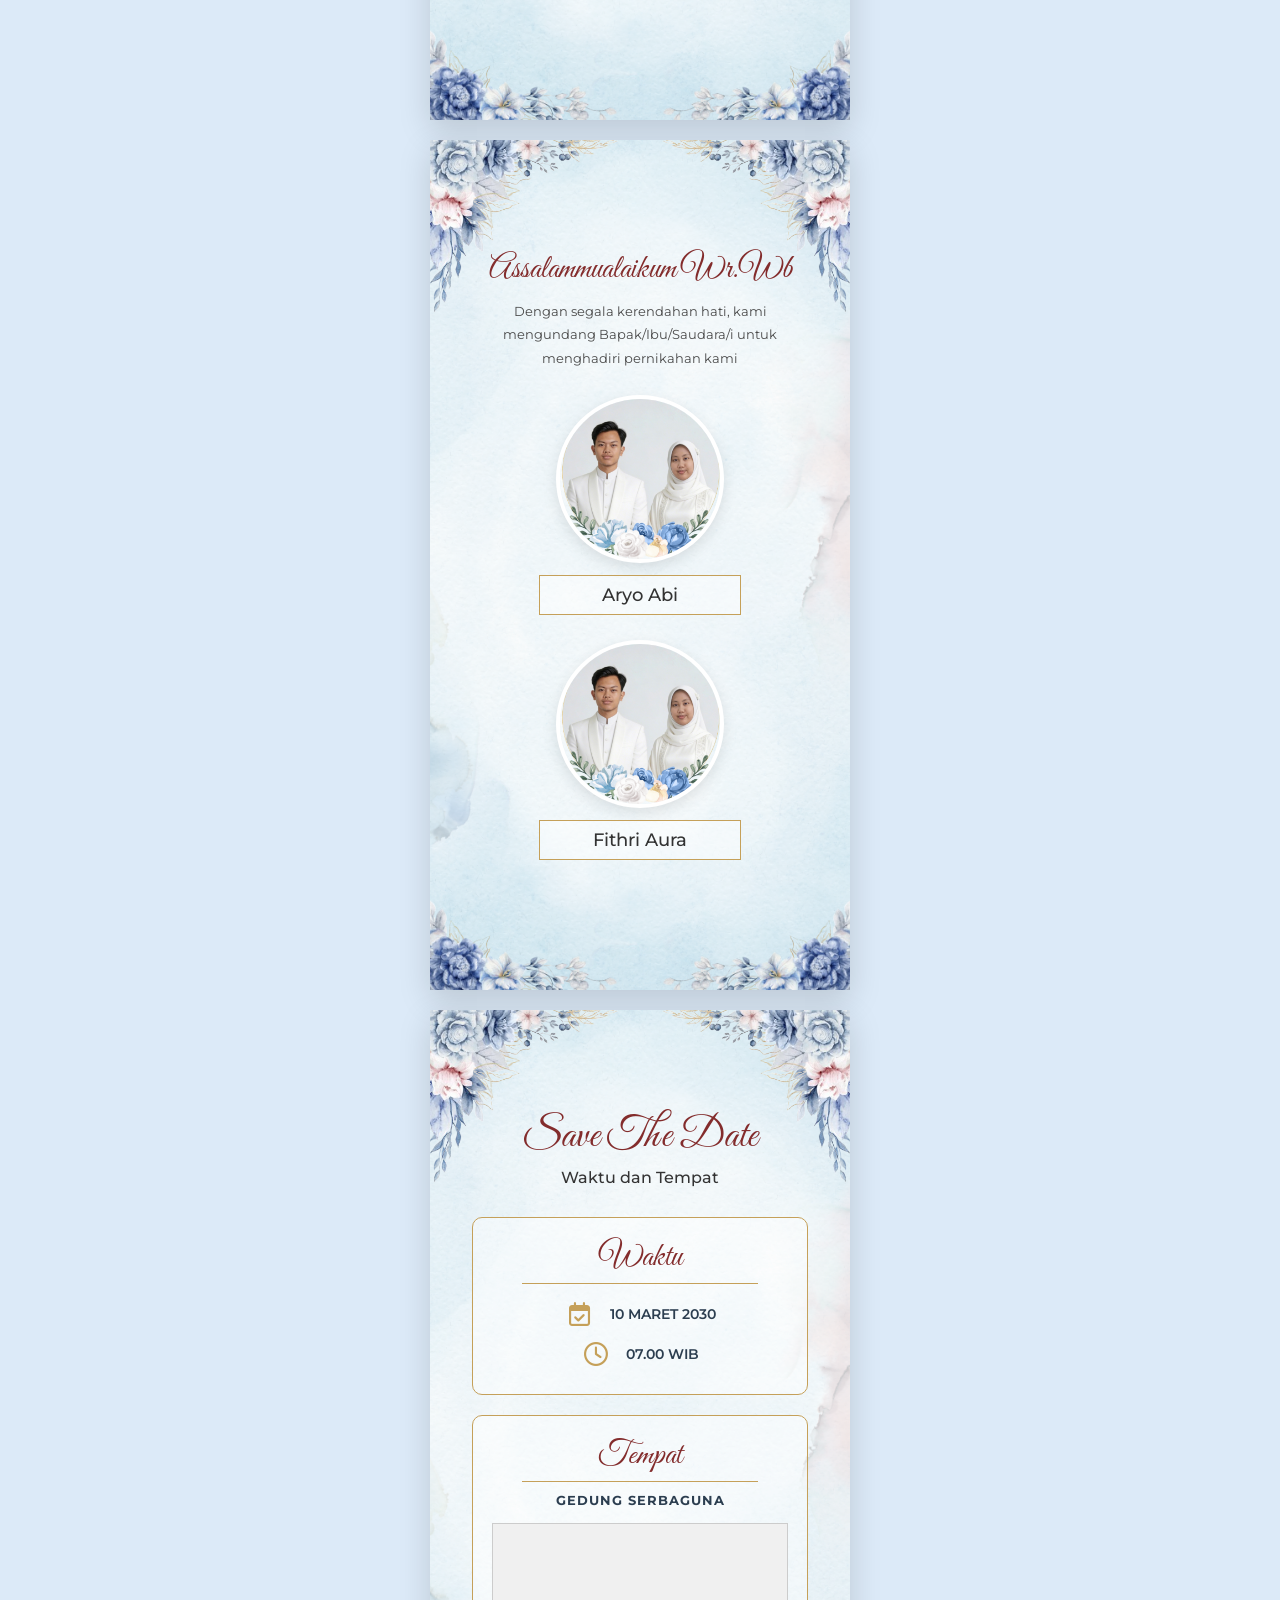
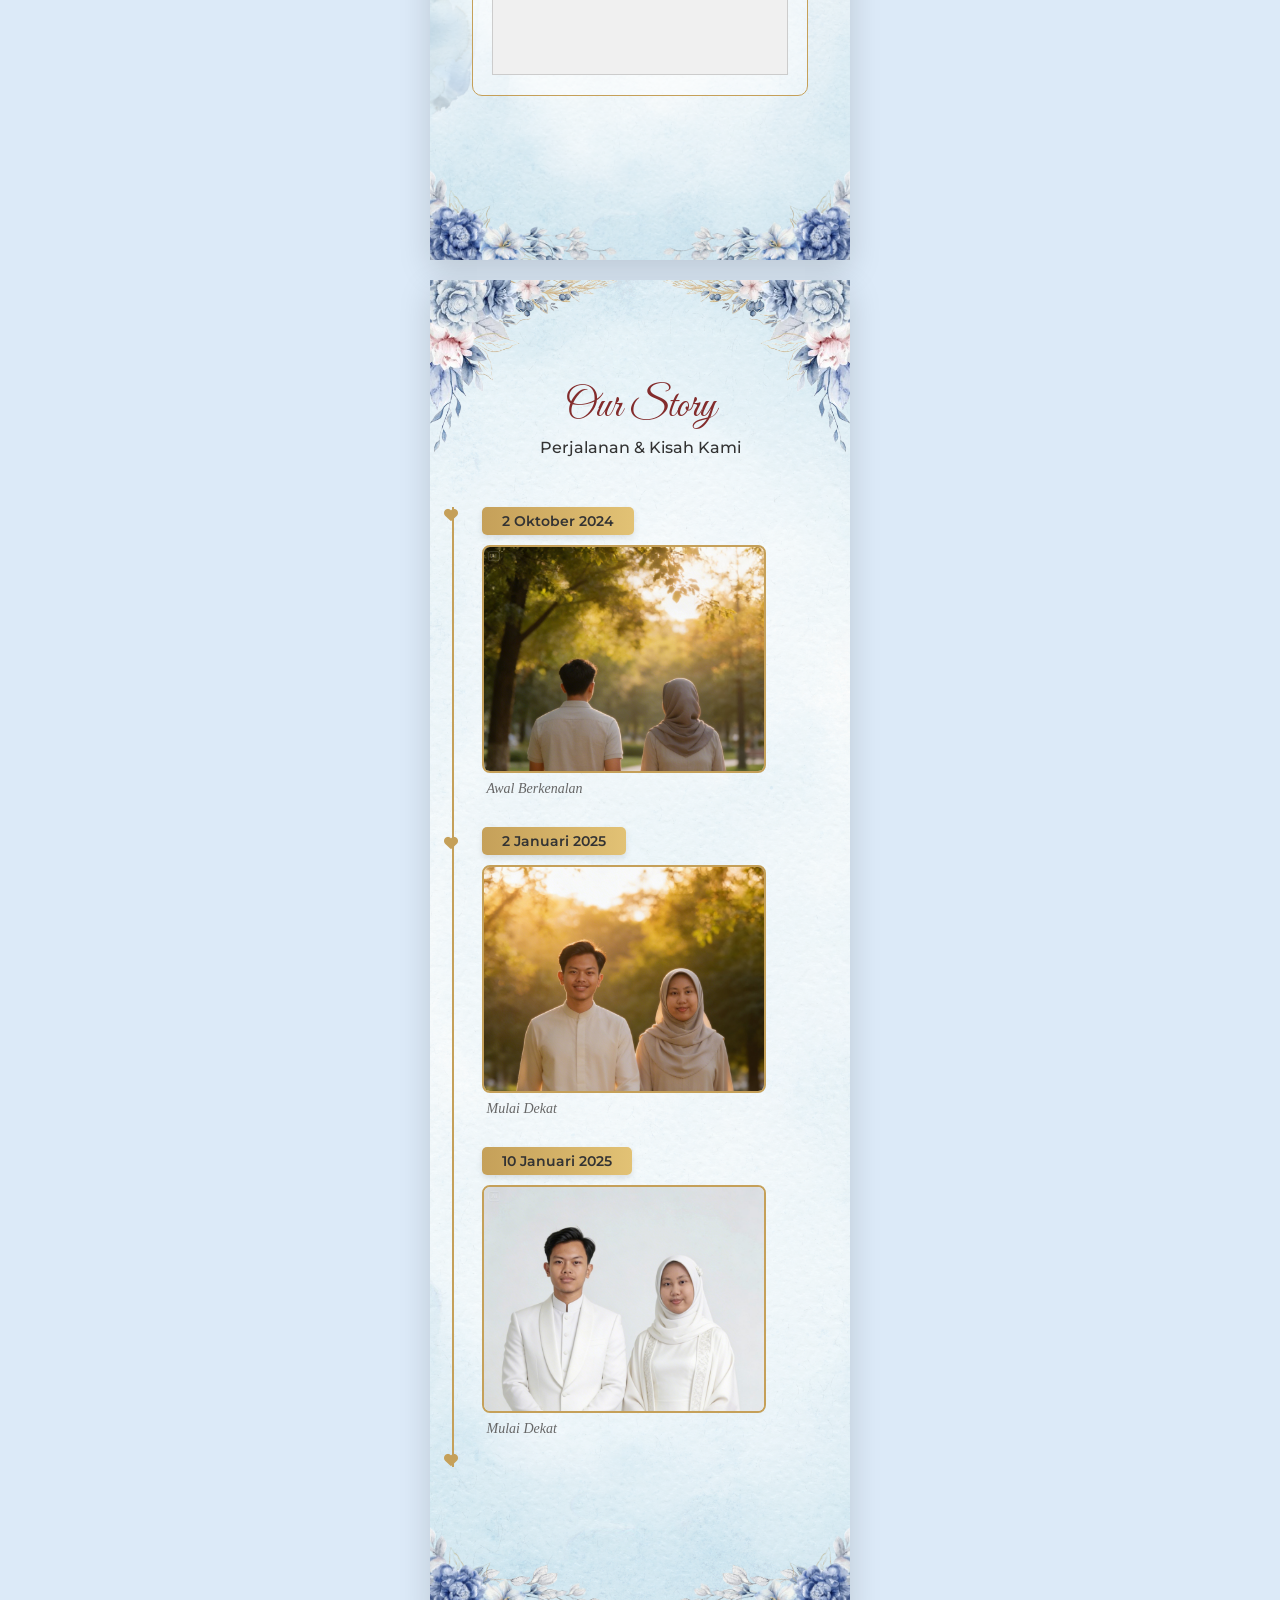
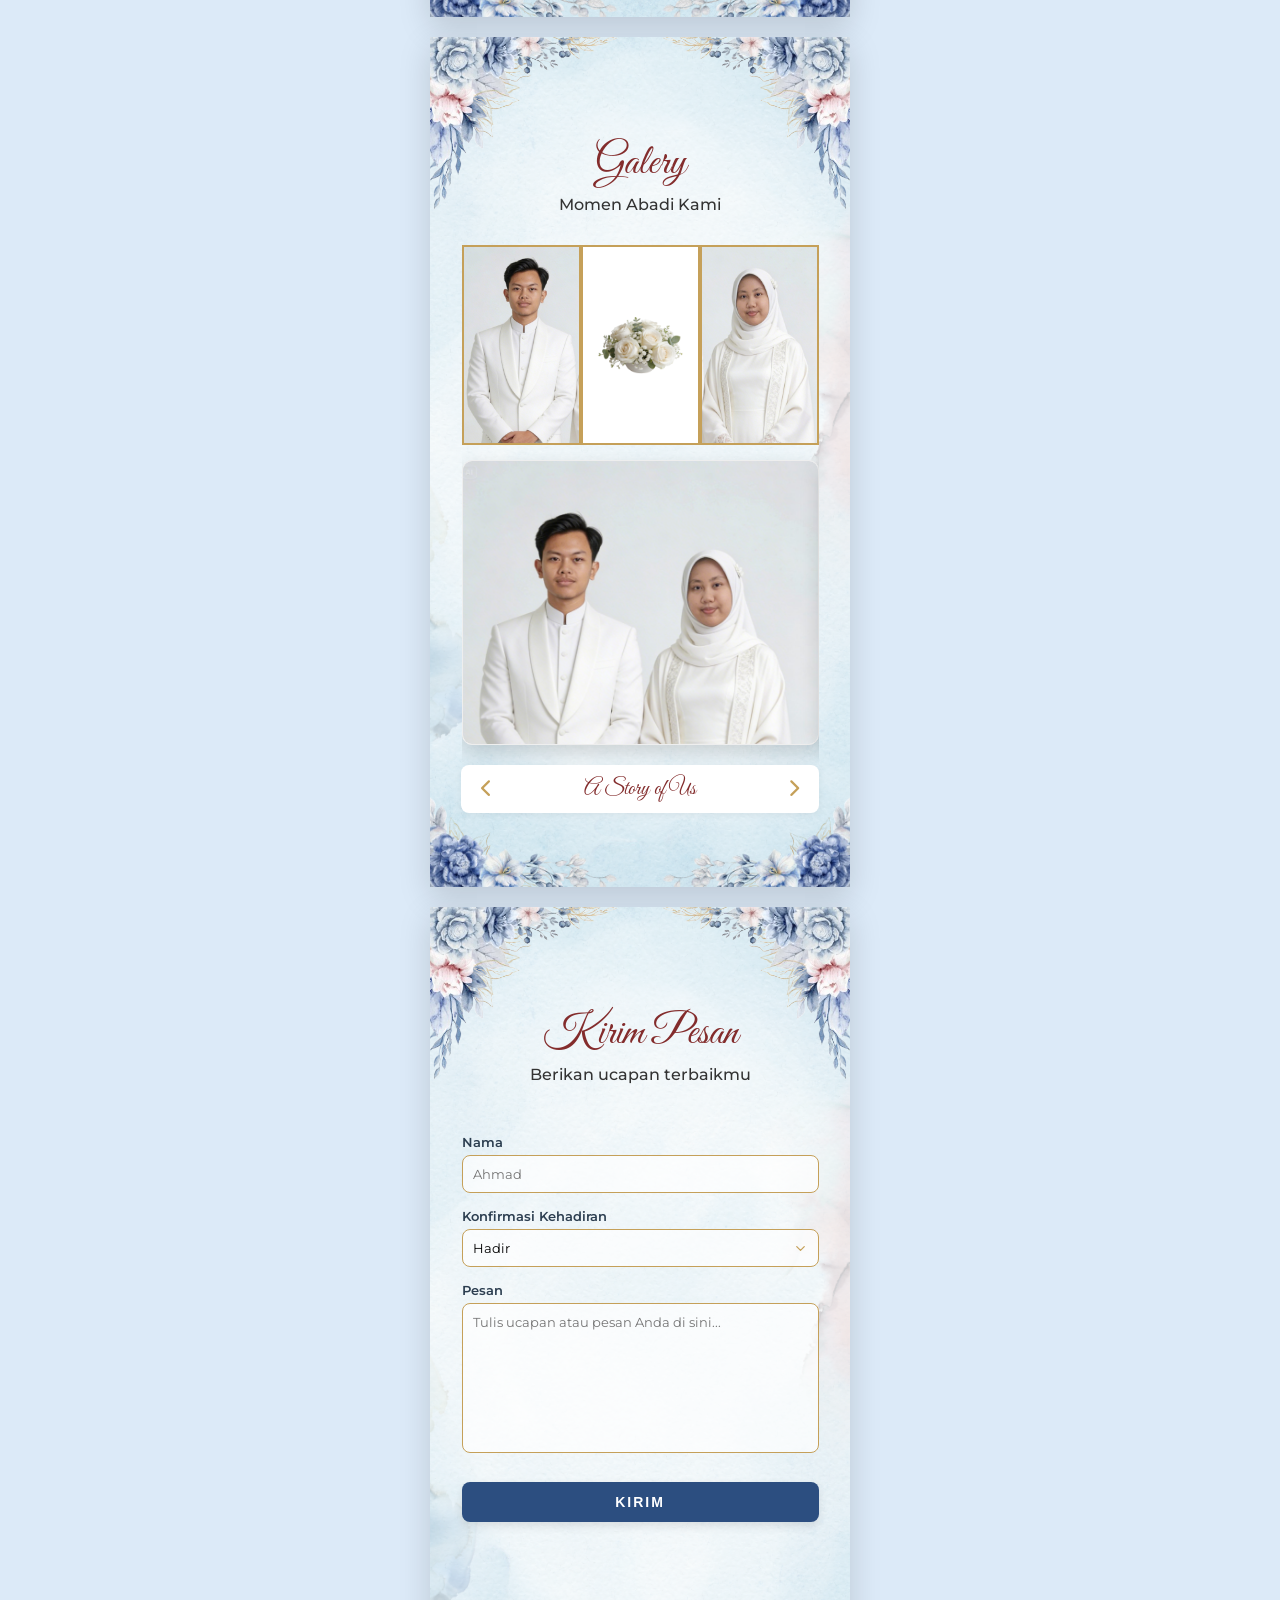
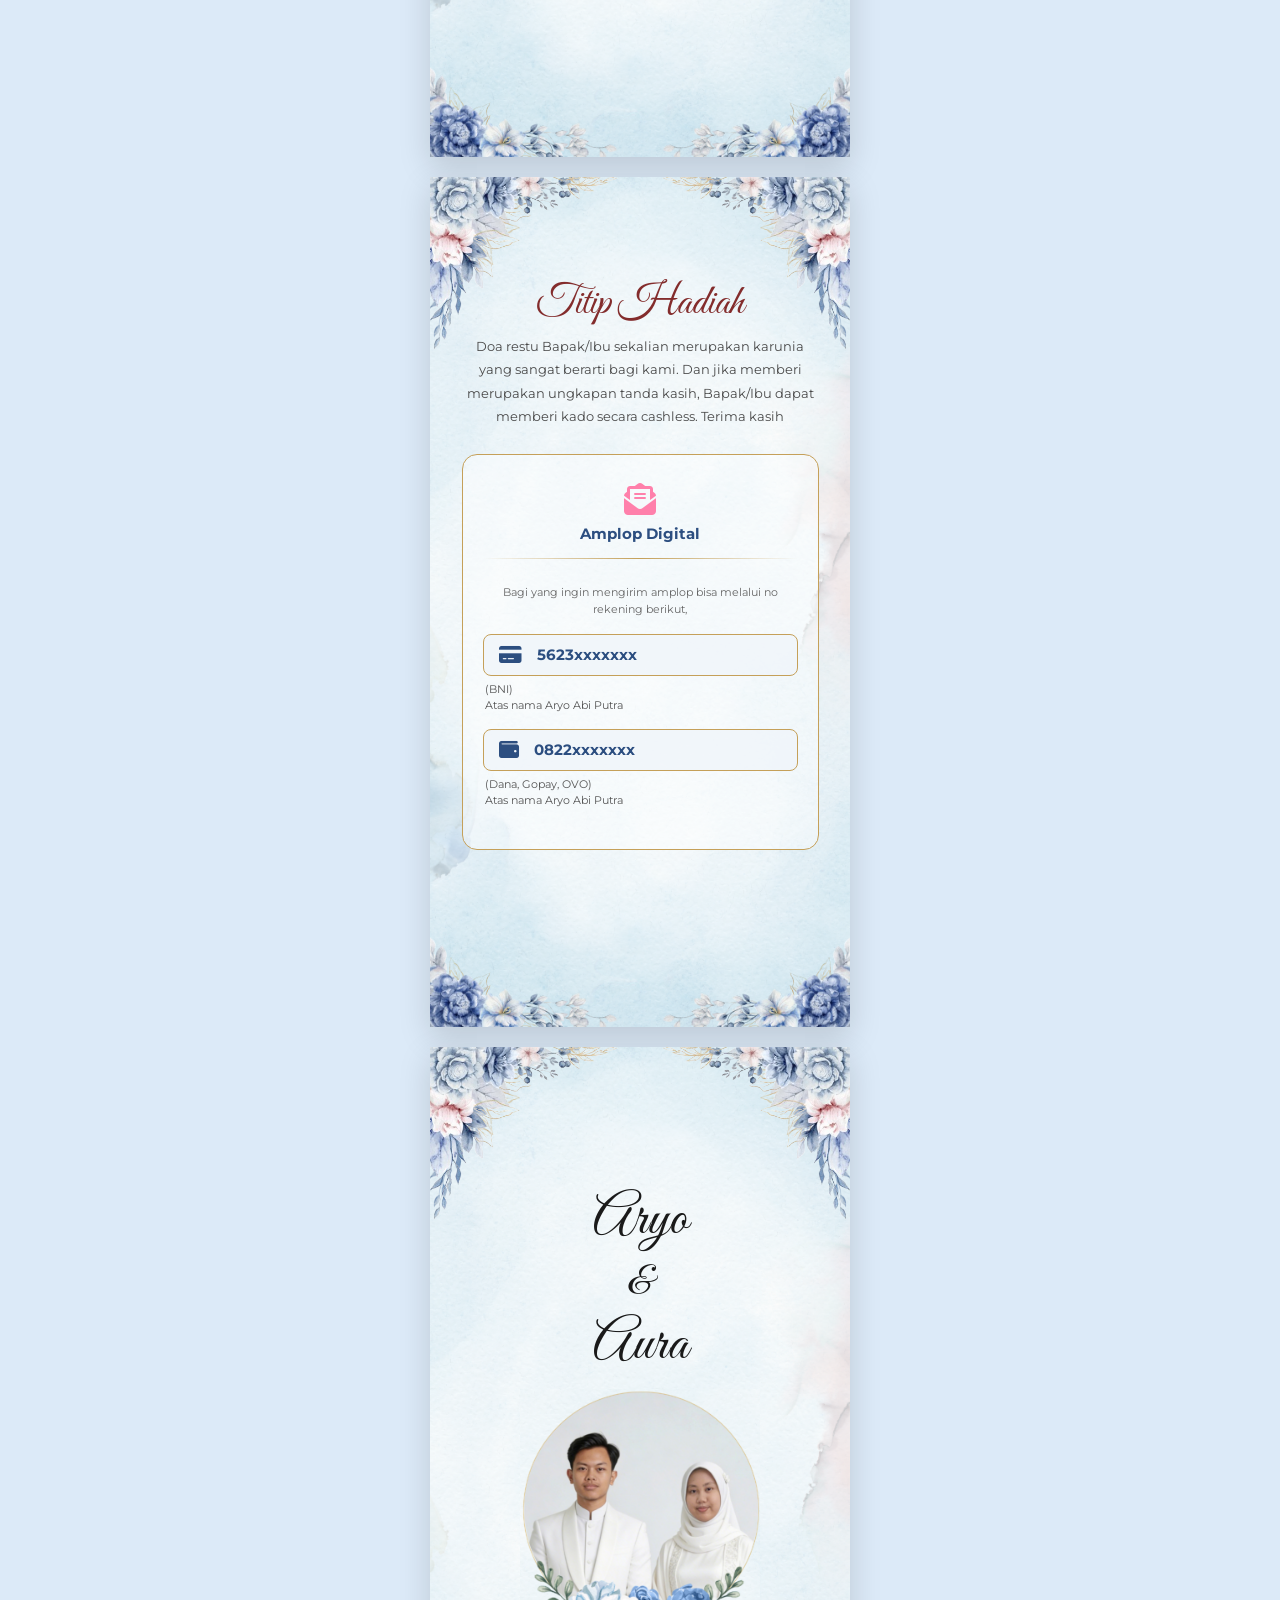
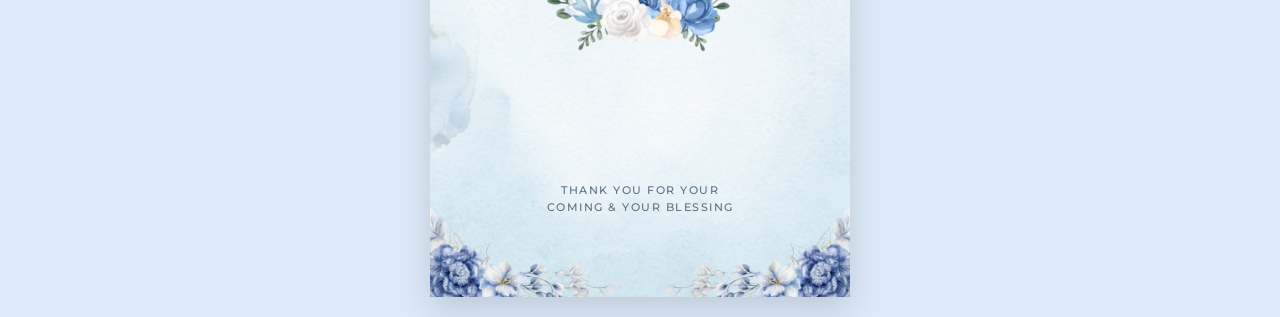
==== commit aa0c8f85: "1" ====
--- a/cadangan.html
+++ b/cadangan.html
@@ -1,1128 +1,1254 @@
-<!DOCTYPE html>
-<html lang="id">
-
-<head>
-    <meta charset="UTF-8">
-    <meta name="viewport" content="width=device-width, initial-scale=1.0">
-    <title>Undangan Pernikahan Arya & Aura</title>
-
-    <link rel="preconnect" href="https://fonts.googleapis.com">
-    <link rel="preconnect" href="https://fonts.gstatic.com" crossorigin>
-    <link href="https://fonts.googleapis.com/css2?family=Great+Vibes&family=Montserrat:wght@400;500;600&display=swap"
-        rel="stylesheet">
-    <!-- FontAwesome for Icons -->
-    <link rel="stylesheet" href="https://cdnjs.cloudflare.com/ajax/libs/font-awesome/6.4.0/css/all.min.css">
-
-    <style>
-        /*bgluar*/
-        body {
-            margin: 0;
-            padding: 0;
-            display: flex;
-            flex-direction: column;
-            /* Stack cards vertically */
-            align-items: center;
-            min-height: 100vh;
-            background-color: #dceaf8;
-            font-family: 'Montserrat', sans-serif;
-
-            background-image: url('hiasan/bgluar.png');
-            background-size: cover;
-            background-position: center;
-            background-attachment: fixed;
-        }
-
-        /*kartu*/
-        .card {
-            position: relative;
-            width: 100%;
-            max-width: 420px;
-            height: 850px;
-            min-height: 850px;
-            /* Ensure fixed height for each "page" */
-            max-height: 95vh;
-            background-color: transparent;
-            box-shadow: 0 10px 30px rgba(0, 0, 0, 0.15);
-            overflow: hidden;
-            display: flex;
-            flex-direction: column;
-            align-items: center;
-            text-align: center;
-            margin-bottom: 20px;
-            /* Gap between pages */
-
-            background-image: url('hiasan/bgdalam.png');
-            background-size: cover;
-            background-position: center;
-        }
-
-        .decor-flower {
-            position: absolute;
-            pointer-events: none;
-            width: 100%;
-            z-index: 20;
-        }
-
-        .decor-top {
-            top: 0;
-            left: 0;
-        }
-
-
-        .decor-bottom {
-            bottom: 0;
-            left: 0;
-        }
-
-        /* Page 1 Styles */
-        .names {
-            margin-top: 140px;
-            z-index: 10;
-        }
-
-        .names h1 {
-            font-family: 'Great Vibes', cursive;
-            font-size: 56px;
-            font-weight: normal;
-            color: #1a1a1a;
-            margin: 0;
-            line-height: 1.2;
-        }
-
-        .names .ampersand {
-            font-size: 40px;
-            margin: 5px 0;
-        }
-
-        .photo-wrapper {
-            position: relative;
-            margin-top: 10px;
-            z-index: 10;
-        }
-
-        .photo-framed {
-            width: 100%;
-            max-width: 240px;
-            height: auto;
-            display: block;
-            position: relative;
-        }
-
-        .thank-you {
-            position: absolute;
-            font-family: 'Montserrat', sans-serif;
-            bottom: 80px;
-            left: 0;
-            right: 0;
-            font-size: 11px;
-            color: #5c7080;
-            letter-spacing: 1.5px;
-            text-transform: uppercase;
-            line-height: 1.6;
-            z-index: 10;
-            font-weight: 500;
-        }
-
-        /* Page 2 Styles */
-        .greeting {
-            font-family: 'Great Vibes', cursive;
-            font-size: 32px;
-            color: #832c2c;
-            /* Reddish brown color */
-            margin-top: 110px;
-            margin-bottom: 10px;
-            z-index: 10;
-        }
-
-        .invitation-text {
-            font-size: 13px;
-            color: #4a4a4a;
-            padding: 0 45px;
-            line-height: 1.8;
-            z-index: 10;
-            margin-bottom: 25px;
-        }
-
-        .profile-container {
-            display: flex;
-            flex-direction: column;
-            align-items: center;
-            gap: 25px;
-            z-index: 10;
-        }
-
-        .profile-box {
-            display: flex;
-            flex-direction: column;
-            align-items: center;
-        }
-
-        .profile-img-circle {
-            width: 160px;
-            height: 160px;
-            border-radius: 50%;
-            object-fit: cover;
-            border: 4px solid #fff;
-            box-shadow: 0 5px 15px rgba(0, 0, 0, 0.1);
-            background-color: #eee;
-        }
-
-        .name-box {
-            margin-top: 12px;
-            padding: 8px 40px;
-            border: 1px solid #c5a059;
-            background-color: rgba(255, 255, 255, 0.4);
-            font-weight: 500;
-            font-size: 18px;
-            color: #333;
-            min-width: 120px;
-        }
-
-        /* Page 3 Styles */
-        .page-title {
-            font-family: 'Great Vibes', cursive;
-            font-size: 42px;
-            color: #832c2c;
-            margin-top: 100px;
-            margin-bottom: 5px;
-            z-index: 10;
-        }
-
-        .page-subtitle {
-            font-size: 16px;
-            color: #333;
-            margin-bottom: 30px;
-            z-index: 10;
-            font-weight: 500;
-        }
-
-        .info-card-container {
-            width: 80%;
-            z-index: 10;
-            display: flex;
-            flex-direction: column;
-            gap: 20px;
-        }
-
-        .info-box {
-            border: 1.5px solid #c5a059;
-            background-color: rgba(255, 255, 255, 0.4);
-            padding: 20px;
-            border-radius: 10px;
-            display: flex;
-            flex-direction: column;
-            align-items: center;
-        }
-
-        .info-box-title {
-            font-family: 'Great Vibes', cursive;
-            font-size: 32px;
-            color: #832c2c;
-            margin-bottom: 10px;
-            border-bottom: 1px solid #c5a059;
-            width: 80%;
-            padding-bottom: 5px;
-        }
-
-        .info-item {
-            display: flex;
-            align-items: center;
-            gap: 15px;
-            margin: 8px 0;
-            color: #2c3e50;
-            font-weight: 600;
-            font-size: 14px;
-        }
-
-        .info-item i {
-            color: #c5a059;
-            font-size: 24px;
-            width: 30px;
-        }
-
-        .location-name {
-            font-weight: 700;
-            font-size: 13px;
-            letter-spacing: 1px;
-            margin-bottom: 15px;
-            color: #2c3e50;
-            text-transform: uppercase;
-        }
-
-        .map-wrapper {
-            width: 100%;
-            height: 150px;
-            border: 1px solid #ccc;
-            overflow: hidden;
-            background-color: #f0f0f0;
-        }
-
-        .map-wrapper img {
-            width: 100%;
-            height: 100%;
-            object-fit: cover;
-        }
-
-        /* Page 4 & 5 Styles */
-        .story-container {
-            position: relative;
-            width: 85%;
-            margin-top: 20px;
-            padding-left: 30px;
-            text-align: left;
-            z-index: 10;
-        }
-
-        .timeline-line {
-            position: absolute;
-            left: 10px;
-            top: 0;
-            bottom: 0;
-            width: 2px;
-            background: #c5a059;
-        }
-
-        .timeline-line::before,
-        .timeline-line::after {
-            content: "\f004";
-            /* Heart icon */
-            font-family: "Font Awesome 6 Free";
-            font-weight: 900;
-            position: absolute;
-            left: -8px;
-            color: #c5a059;
-            background: transparent;
-            font-size: 14px;
-        }
-
-        .timeline-line::before {
-            top: 0;
-        }
-
-        .timeline-line::after {
-            bottom: 0;
-        }
-
-        .heart-marker {
-            position: absolute;
-            left: -8px;
-            top: 50%;
-            transform: translateY(-50%);
-            color: #c5a059;
-            font-size: 14px;
-            z-index: 2;
-        }
-
-        .story-item {
-            position: relative;
-            margin-bottom: 30px;
-        }
-
-        .story-date {
-            display: inline-block;
-            background: linear-gradient(to right, #c5a059, #e2c275);
-            color: #333;
-            padding: 5px 20px;
-            border-radius: 5px;
-            font-weight: 600;
-            font-size: 14px;
-            margin-bottom: 10px;
-            box-shadow: 0 3px 6px rgba(0, 0, 0, 0.1);
-        }
-
-        .story-photo-box {
-            width: 100%;
-            max-width: 280px;
-            border-radius: 8px;
-            overflow: hidden;
-            box-shadow: 0 5px 15px rgba(0, 0, 0, 0.15);
-            margin-bottom: 8px;
-        }
-
-        .story-photo-box img {
-            width: 100%;
-            display: block;
-        }
-
-        .story-caption {
-            font-size: 12px;
-            color: #666;
-            font-style: italic;
-            margin-left: 5px;
-        }
-
-        /* Page 6 Styles (Galery) */
-        .gallery-grid {
-            display: grid;
-            grid-template-columns: 1fr 1fr 1fr;
-            gap: 10px;
-            width: 85%;
-            margin-top: 20px;
-            z-index: 10;
-        }
-
-        .gallery-item {
-            border: 2px solid #c5a059;
-            aspect-ratio: 1 / 1.3;
-            overflow: hidden;
-            background-color: #fff;
-        }
-
-        .gallery-item img {
-            width: 100%;
-            height: 100%;
-            object-fit: cover;
-        }
-
-        .gallery-main {
-            width: 85%;
-            margin-top: 15px;
-            border-radius: 10px;
-            overflow: hidden;
-            box-shadow: 0 8px 20px rgba(0, 0, 0, 0.15);
-            z-index: 10;
-            border: 1px solid #eee;
-        }
-
-        .gallery-main img {
-            width: 100%;
-            display: block;
-        }
-
-        .gallery-nav {
-            display: flex;
-            justify-content: space-between;
-            align-items: center;
-            width: 85%;
-            margin-top: 15px;
-            background-color: #fff;
-            padding: 10px 15px;
-            border-radius: 8px;
-            box-shadow: 0 2px 8px rgba(0, 0, 0, 0.05);
-            z-index: 10;
-        }
-
-        .gallery-nav span {
-            font-family: 'Great Vibes', cursive;
-            font-size: 22px;
-            color: #832c2c;
-        }
-
-        .gallery-nav i {
-            color: #c5a059;
-            font-size: 18px;
-            cursor: pointer;
-        }
-
-        /* Page 7 Styles (RSVP / Kirim Pesan) */
-        .form-container {
-            width: 85%;
-            margin-top: 20px;
-            z-index: 10;
-            text-align: left;
-        }
-
-        .form-group {
-            margin-bottom: 15px;
-        }
-
-        .form-group label {
-            display: block;
-            font-size: 13px;
-            font-weight: 600;
-            color: #2c3e50;
-            margin-bottom: 5px;
-        }
-
-        .form-control {
-            width: 100%;
-            padding: 10px;
-            border: 1.5px solid #c5a059;
-            border-radius: 8px;
-            background-color: rgba(255, 255, 255, 0.7);
-            font-family: 'Montserrat', sans-serif;
-            font-size: 13px;
-            box-sizing: border-box;
-            outline: none;
-        }
-
-        .form-control:focus {
-            background-color: #fff;
-            border-color: #832c2c;
-        }
-
-        select.form-control {
-            appearance: none;
-            background-image: url("data:image/svg+xml,%3Csvg xmlns='http://www.w3.org/2000/svg' viewBox='0 0 24 24' fill='none' stroke='%23c5a059' stroke-width='2' stroke-linecap='round' stroke-linejoin='round'%3E%3Cpolyline points='6 9 12 15 18 9'%3E%3C/polyline%3E%3C/svg%3E");
-            background-repeat: no-repeat;
-            background-position: right 10px center;
-            background-size: 15px;
-        }
-
-        textarea.form-control {
-            resize: none;
-            height: 150px;
-        }
-
-        .btn-kirim {
-            width: 100%;
-            padding: 12px;
-            background-color: #2c4e80;
-            /* Dark blue from example */
-            color: #fff;
-            border: none;
-            border-radius: 8px;
-            font-weight: 600;
-            font-size: 14px;
-            letter-spacing: 2px;
-            cursor: pointer;
-            margin-top: 10px;
-            box-shadow: 0 4px 10px rgba(0, 0, 0, 0.1);
-            transition: background 0.3s;
-        }
-
-        .btn-kirim:hover {
-            background-color: #1a3355;
-        }
-
-        /* Page 8 Styles (Titip Hadiah) */
-        .gift-box {
-            width: 85%;
-            border: 1.5px solid #c5a059;
-            background-color: rgba(255, 255, 255, 0.4);
-            border-radius: 15px;
-            padding: 25px 20px;
-            margin-top: 10px;
-            z-index: 10;
-            display: flex;
-            flex-direction: column;
-            align-items: center;
-            box-sizing: border-box;
-            position: relative;
-        }
-
-        .gift-icon {
-            font-size: 32px;
-            color: #ff80ab;
-            margin-bottom: 5px;
-        }
-
-        .gift-subtitle {
-            font-weight: 700;
-            font-size: 15px;
-            color: #2c4e80;
-            margin-bottom: 10px;
-            position: relative;
-            width: 100%;
-        }
-
-        .gift-subtitle::after {
-            content: "";
-            display: block;
-            width: 100%;
-            height: 1px;
-            background: linear-gradient(to right, transparent, #c5a059, transparent);
-            margin-top: 15px;
-            margin-bottom: 15px;
-        }
-
-        .gift-instruction {
-            font-size: 11px;
-            color: #666;
-            margin-bottom: 15px;
-            line-height: 1.6;
-        }
-
-        .bank-account-box {
-            width: 100%;
-            background-color: rgba(240, 245, 250, 0.8);
-            border: 1px solid #c5a059;
-            border-radius: 8px;
-            padding: 10px 15px;
-            display: flex;
-            align-items: center;
-            gap: 15px;
-            margin-bottom: 5px;
-            box-sizing: border-box;
-        }
-
-        .bank-account-box i {
-            font-size: 20px;
-            color: #2c4e80;
-        }
-
-        .account-number {
-            font-weight: 700;
-            font-size: 15px;
-            color: #2c4e80;
-        }
-
-        .account-details {
-            font-size: 11px;
-            color: #555;
-            text-align: left;
-            width: 100%;
-            margin-bottom: 15px;
-            padding-left: 5px;
-            line-height: 1.5;
-        }
-
-        /* Page 9 Styles (Cover style but as Page 9) */
-        .the-wedding-of {
-            font-family: 'Great Vibes', cursive;
-            font-size: 38px;
-            color: #832c2c;
-            margin-top: 100px;
-            margin-bottom: 10px;
-            z-index: 10;
-        }
-
-        .circle-frame {
-            position: relative;
-            width: 220px;
-            height: 220px;
-            border: 1px solid #c5a059;
-            border-radius: 50%;
-            display: flex;
-            flex-direction: column;
-            justify-content: center;
-            align-items: center;
-            margin: 20px 0;
-            z-index: 10;
-            background-color: rgba(255, 255, 255, 0.2);
-        }
-
-        .circle-frame .names-inner {
-            font-family: 'Great Vibes', cursive;
-            font-size: 36px;
-            color: #333;
-            line-height: 1;
-        }
-
-        .circle-frame .ampersand-inner {
-            font-size: 24px;
-            margin: 5px 0;
-            color: #c5a059;
-        }
-
-        .wreath-decor {
-            position: absolute;
-            bottom: -15px;
-            width: 150px;
-            z-index: 11;
-        }
-
-        .guest-info {
-            margin-top: 20px;
-            z-index: 10;
-        }
-
-        .guest-label {
-            font-size: 14px;
-            color: #4a4a4a;
-            margin-bottom: 10px;
-            font-style: italic;
-        }
-
-        .guest-name-box {
-            width: 200px;
-            height: 45px;
-            background-color: #fff;
-            border: 1px solid #333;
-            border-radius: 8px;
-            margin: 0 auto 20px;
-            display: flex;
-            align-items: center;
-            justify-content: center;
-            font-weight: 600;
-            color: #333;
-        }
-
-        .btn-buka {
-            padding: 12px 40px;
-            background-color: #2c4e80;
-            color: #fff;
-            border: none;
-            border-radius: 8px;
-            font-weight: 600;
-            font-size: 14px;
-            letter-spacing: 1px;
-            text-transform: uppercase;
-            cursor: pointer;
-            box-shadow: 0 4px 10px rgba(0, 0, 0, 0.1);
-            z-index: 10;
-        }
-
-        /* ===================== */
-        /* HALAMAN 0 (COVER BARU) */
-        /* ===================== */
-
-        /* Background cover: gradient biru muda lembut */
-        #halaman-cover {
-            position: relative;
-            justify-content: flex-start;
-        }
-
-        .cover-the-wedding-of {
-            font-family: 'Great Vibes', cursive;
-            font-size: 42px;
-            color: #832c2c;
-            margin-top: 115px;
-            margin-bottom: 18px;
-            z-index: 10;
-            position: relative;
-            line-height: 1.1;
-        }
-
-        /* Lingkaran emas dengan nama */
-        .cover-circle-frame {
-            position: relative;
-            width: 200px;
-            height: 200px;
-            border: 1.5px solid #c5a059;
-            border-radius: 50%;
-            display: flex;
-            flex-direction: column;
-            justify-content: center;
-            align-items: center;
-            z-index: 10;
-            background-color: rgba(255, 255, 255, 0.18);
-            margin-bottom: 0;
-        }
-
-        .cover-circle-frame::before {
-            content: '';
-            position: absolute;
-            inset: 5px;
-            border-radius: 50%;
-            border: 0.5px solid rgba(197, 160, 89, 0.4);
-        }
-
-        .cover-name-script {
-            font-family: 'Great Vibes', cursive;
-            font-size: 40px;
-            color: #1a1a1a;
-            line-height: 1;
-            display: block;
-        }
-
-        .cover-ampersand {
-            font-family: 'Great Vibes', cursive;
-            font-size: 28px;
-            color: #333;
-            margin: 2px 0;
-            display: block;
-        }
-
-        .cover-wreath-decor {
-            position: relative;
-            z-index: 15;
-            margin-top: -18px;
-        }
-
-        .cover-kepada {
-            margin-top: 28px;
-            z-index: 10;
-            position: relative;
-        }
-
-        .cover-kepada p {
-            font-family: 'Montserrat', sans-serif;
-            font-size: 13px;
-            color: #3a3a3a;
-            margin: 0;
-            line-height: 1.7;
-            font-style: italic;
-        }
-
-        .cover-guest-name-box {
-            width: 220px;
-            min-height: 55px;
-            background-color: #fff;
-            border: 1px solid #b0b0b0;
-            border-radius: 8px;
-            margin: 14px auto 0;
-            display: flex;
-            align-items: center;
-            justify-content: center;
-            font-weight: 600;
-            color: #333;
-            font-size: 14px;
-            z-index: 10;
-            position: relative;
-            padding: 6px 12px;
-            box-sizing: border-box;
-        }
-
-        .cover-btn-buka {
-            padding: 13px 30px;
-            background-color: #2c4e80;
-            color: #fff;
-            border: none;
-            border-radius: 8px;
-            font-weight: 600;
-            font-size: 14px;
-            letter-spacing: 2px;
-            text-transform: uppercase;
-            cursor: pointer;
-            box-shadow: 0 4px 12px rgba(44, 78, 128, 0.25);
-            z-index: 10;
-            position: relative;
-            margin-top: 16px;
-            transition: background 0.3s;
-            font-family: 'Montserrat', sans-serif;
-        }
-
-        .cover-btn-buka:hover {
-            background-color: #1a3355;
-        }
-
-        @media (max-width: 480px) {
-            .card {
-                height: 100vh;
-                max-height: 100vh;
-                box-shadow: none;
-                margin-bottom: 0;
-            }
-        }
-    </style>
-</head>
-
-<body>
-    <!-- HALAMAN COVER -->
-    <div class="card" id="halaman-cover">
-
-        <!-- Dekorasi bunga atas (gunakan gambar yang sama dengan halaman lain) -->
-        <img src="hiasan/bungaats.png" alt="Dekorasi Bunga Atas" class="decor-flower decor-top">
-
-        <!-- Teks "The Wedding Of" -->
-        <div class="cover-the-wedding-of">The Wedding Of</div>
-
-        <!-- Lingkaran emas dengan nama Aryo & Aura -->
-        <div class="cover-circle-frame">
-            <span class="cover-name-script">Aryo</span>
-            <span class="cover-ampersand">&amp;</span>
-            <span class="cover-name-script">Aura</span>
-        </div>
-
-        <!-- Dekorasi wreath/bunga di bawah lingkaran (SVG inline mawar biru) -->
-
-        <!-- Kepada Yth -->
-        <div class="cover-kepada">
-            <p>Kepada Yth.</p>
-            <p>Bapak/Ibu/Saudara/i</p>
-        </div>
-
-        <!-- Kotak nama tamu -->
-        <div class="cover-guest-name-box">
-            &nbsp;
-        </div>
-
-        <!-- Tombol Buka Undangan -->
-        <button class="cover-btn-buka">BUKA UNDANGAN</button>
-
-        <!-- Dekorasi bunga bawah -->
-        <img src="hiasan/bungabawah.png" alt="Dekorasi Bunga Bawah" class="decor-flower decor-bottom">
-
-    </div>
-
-    <!-- Halaman 1 -->
-    <div class="card">
-
-        <img src="hiasan/bungaats.png" alt="Dekorasi Bunga Atas" class="decor-flower decor-top">
-
-        <div class="names">
-            <h1>Aryo</h1>
-            <h1 class="ampersand">&</h1>
-            <h1>Aura</h1>
-        </div>
-
-        <div class="photo-wrapper">
-            <img src="hiasan/Biru Emas dan Merah Muda Halus Undangan Pernikahan (320 x 667 piksel) (35).png"
-                alt="Foto Berbingkai Arya & Aura" class="photo-framed">
-        </div>
-
-        <div class="thank-you">
-            Thank you for your<br>
-            coming & your blessing
-        </div>
-
-        <img src="hiasan/bungabawah.png" alt="Dekorasi Bunga Bawah" class="decor-flower decor-bottom">
-
-    </div>
-
-    <!-- Halaman 2 -->
-    <div class="card">
-
-        <img src="hiasan/bungaats.png" alt="Dekorasi Bunga Atas" class="decor-flower decor-top">
-
-        <div class="greeting">Assalammualaikum Wr.Wb</div>
-
-        <div class="invitation-text">
-            Dengan segala kerendahan hati, kami mengundang Bapak/Ibu/Saudara/i untuk menghadiri pernikahan kami
-        </div>
-
-        <div class="profile-container">
-            <!-- Mempelai Pria -->
-            <div class="profile-box">
-                <img src="hiasan/Biru Emas dan Merah Muda Halus Undangan Pernikahan (320 x 667 piksel) (35).png"
-                    alt="Aryo Abi" class="profile-img-circle">
-                <div class="name-box">Aryo Abi</div>
-            </div>
-
-            <!-- Mempelai Wanita -->
-            <div class="profile-box">
-                <img src="hiasan/Biru Emas dan Merah Muda Halus Undangan Pernikahan (320 x 667 piksel) (35).png"
-                    alt="Fithri Aura" class="profile-img-circle">
-                <div class="name-box">Fithri Aura</div>
-            </div>
-        </div>
-
-        <img src="hiasan/bungabawah.png" alt="Dekorasi Bunga Bawah" class="decor-flower decor-bottom">
-
-    </div>
-
-    <!-- Halaman 3 -->
-    <div class="card">
-
-        <img src="hiasan/bungaats.png" alt="Dekorasi Bunga Atas" class="decor-flower decor-top">
-
-        <div class="page-title">Save The Date</div>
-        <div class="page-subtitle">Waktu dan Tempat</div>
-
-        <div class="info-card-container">
-            <!-- Kotak Waktu -->
-            <div class="info-box">
-                <div class="info-box-title">Waktu</div>
-                <div class="info-item">
-                    <i class="fa-regular fa-calendar-check"></i>
-                    <span>10 MARET 2030</span>
-                </div>
-                <div class="info-item">
-                    <i class="fa-regular fa-clock"></i>
-                    <span>07.00 WIB</span>
-                </div>
-            </div>
-
-            <!-- Kotak Tempat -->
-            <div class="info-box">
-                <div class="info-box-title">Tempat</div>
-                <div class="location-name">GEDUNG SERBAGUNA</div>
-                <div class="map-wrapper">
-                    <!-- Placeholder untuk Peta (bisa diganti link gambar peta asli atau iframe) -->
-                    <img src="https://via.placeholder.com/400x200?text=Map+Location" alt="Peta Lokasi">
-                </div>
-            </div>
-        </div>
-
-        <img src="hiasan/bungabawah.png" alt="Dekorasi Bunga Bawah" class="decor-flower decor-bottom">
-
-    </div>
-
-    <!-- Halaman 4 -->
-    <div class="card">
-
-        <img src="hiasan/bungaats.png" alt="Dekorasi Bunga Atas" class="decor-flower decor-top">
-
-        <div class="page-title">Our Story</div>
-        <div class="page-subtitle">Perjalanan & Kisah Kami</div>
-
-        <div class="story-container">
-            <div class="timeline-line">
-                <!-- Marker Hati Tengah -->
-                <i class="fa-solid fa-heart heart-marker" style="top: 45%;"></i>
-            </div>
-
-            <!-- Cerita 1 -->
-            <div class="story-item">
-                <div class="story-date">2 Oktober 2024</div>
-                <div class="story-photo-box">
-                    <img src="hiasan/Biru Emas dan Merah Muda Halus Undangan Pernikahan (320 x 667 piksel) (35).png"
-                        alt="Awal Berkenalan">
-                </div>
-                <div class="story-caption">Awal Berkenalan</div>
-            </div>
-
-            <!-- Cerita 2 -->
-            <div class="story-item">
-                <div class="story-date">2 Januari 2025</div>
-                <div class="story-photo-box">
-                    <img src="hiasan/Biru Emas dan Merah Muda Halus Undangan Pernikahan (320 x 667 piksel) (35).png"
-                        alt="Mulai Dekat">
-                </div>
-                <div class="story-caption">Mulai Dekat</div>
-            </div>
-        </div>
-
-        <img src="hiasan/bungabawah.png" alt="Dekorasi Bunga Bawah" class="decor-flower decor-bottom">
-
-    </div>
-
-    <!-- Halaman 5 (Story Continued) -->
-    <div class="card">
-
-        <img src="hiasan/bungaats.png" alt="Dekorasi Bunga Atas" class="decor-flower decor-top">
-
-        <div class="page-title">Our Story</div>
-        <div class="page-subtitle">Perjalanan & Kisah Kami</div>
-
-        <div class="story-container">
-            <div class="timeline-line">
-                <i class="fa-solid fa-heart heart-marker" style="top: 45%;"></i>
-            </div>
-
-            <!-- Cerita 3 (Menggunakan foto yang berbeda sesuai gambar 5) -->
-            <div class="story-item">
-                <div class="story-date">2 Oktober 2024</div>
-                <div class="story-photo-box">
-                    <img src="hiasan/Biru Emas dan Merah Muda Halus Undangan Pernikahan (320 x 667 piksel) (35).png"
-                        alt="Momen Indah">
-                </div>
-                <div class="story-caption">Momen Indah</div>
-            </div>
-
-            <!-- Cerita 4 -->
-            <div class="story-item">
-                <div class="story-date">2 Januari 2025</div>
-                <div class="story-photo-box">
-                    <img src="hiasan/Biru Emas dan Merah Muda Halus Undangan Pernikahan (320 x 667 piksel) (35).png"
-                        alt="Menuju Halal">
-                </div>
-                <div class="story-caption">Menuju Halal</div>
-            </div>
-        </div>
-
-        <img src="hiasan/bungabawah.png" alt="Dekorasi Bunga Bawah" class="decor-flower decor-bottom">
-
-    </div>
-
-    <!-- Halaman 6 (Galery) -->
-    <div class="card">
-
-        <img src="hiasan/bungaats.png" alt="Dekorasi Bunga Atas" class="decor-flower decor-top">
-
-        <div class="page-title">Galery</div>
-        <div class="page-subtitle">Momen Abadi Kami</div>
-
-        <!-- Grid 3 Foto Atas -->
-        <div class="gallery-grid">
-            <div class="gallery-item">
-                <img src="hiasan/Biru Emas dan Merah Muda Halus Undangan Pernikahan (320 x 667 piksel) (35).png"
-                    alt="Galeri 1">
-            </div>
-            <div class="gallery-item">
-                <img src="hiasan/Biru Emas dan Merah Muda Halus Undangan Pernikahan (320 x 667 piksel) (35).png"
-                    alt="Galeri 2">
-            </div>
-            <div class="gallery-item">
-                <img src="hiasan/Biru Emas dan Merah Muda Halus Undangan Pernikahan (320 x 667 piksel) (35).png"
-                    alt="Galeri 3">
-            </div>
-        </div>
-
-        <!-- Foto Utama Tengah -->
-        <div class="gallery-main">
-            <img src="hiasan/Biru Emas dan Merah Muda Halus Undangan Pernikahan (320 x 667 piksel) (35).png"
-                alt="Foto Utama">
-        </div>
-
-        <!-- Navigasi Bawah -->
-        <div class="gallery-nav">
-            <i class="fa-solid fa-chevron-left"></i>
-            <span>A Story of Us</span>
-            <i class="fa-solid fa-chevron-right"></i>
-        </div>
-
-        <img src="hiasan/bungabawah.png" alt="Dekorasi Bunga Bawah" class="decor-flower decor-bottom">
-
-    </div>
-
-    <!-- Halaman 7 (RSVP / Kirim Pesan) -->
-    <div class="card">
-
-        <img src="hiasan/bungaats.png" alt="Dekorasi Bunga Atas" class="decor-flower decor-top">
-
-        <div class="page-title">Kirim Pesan</div>
-        <div class="page-subtitle">Berikan ucapan terbaikmu</div>
-
-        <div class="form-container">
-            <form>
-                <div class="form-group">
-                    <label for="nama">Nama</label>
-                    <input type="text" id="nama" class="form-control" placeholder="Ahmad">
-                </div>
-
-                <div class="form-group">
-                    <label for="konfirmasi">Konfirmasi Kehadiran</label>
-                    <select id="konfirmasi" class="form-control">
-                        <option value="hadir">Hadir</option>
-                        <option value="tidak_hadir">Tidak Hadir</option>
-                        <option value="ragu">Masih Ragu</option>
-                    </select>
-                </div>
-
-                <div class="form-group">
-                    <label for="pesan">Pesan</label>
-                    <textarea id="pesan" class="form-control"
-                        placeholder="Tulis ucapan atau pesan Anda di sini..."></textarea>
-                </div>
-
-                <button type="submit" class="btn-kirim">KIRIM</button>
-            </form>
-        </div>
-
-        <img src="hiasan/bungabawah.png" alt="Dekorasi Bunga Bawah" class="decor-flower decor-bottom">
-
-    </div>
-
-    <!-- Halaman 8 (Titip Hadiah) -->
-    <div class="card">
-
-        <img src="hiasan/bungaats.png" alt="Dekorasi Bunga Atas" class="decor-flower decor-top">
-
-        <div class="page-title">Titip Hadiah</div>
-
-        <div class="invitation-text" style="margin-bottom: 15px; padding: 0 35px;">
-            Doa restu Bapak/Ibu sekalian merupakan karunia yang sangat berarti bagi kami. Dan jika memberi merupakan
-            ungkapan tanda kasih, Bapak/Ibu dapat memberi kado secara cashless. Terima kasih
-        </div>
-
-        <div class="gift-box">
-            <div class="gift-icon">
-                <i class="fa-solid fa-envelope-open-text"></i>
-            </div>
-            <div class="gift-subtitle">Amplop Digital</div>
-
-            <div class="gift-instruction">
-                Bagi yang ingin mengirim amplop bisa melalui no rekening berikut,
-            </div>
-
-            <!-- Rekening 1 -->
-            <div class="bank-account-box">
-                <i class="fa-solid fa-credit-card"></i>
-                <div class="account-number">5623xxxxxxx</div>
-            </div>
-            <div class="account-details">
-                (BNI)<br>
-                Atas nama Aryo Abi Putra
-            </div>
-
-            <!-- Rekening 2 -->
-            <div class="bank-account-box">
-                <i class="fa-solid fa-wallet"></i>
-                <div class="account-number">0822xxxxxxx</div>
-            </div>
-            <div class="account-details">
-                (Dana, Gopay, OVO)<br>
-                Atas nama Aryo Abi Putra
-            </div>
-        </div>
-
-        <img src="hiasan/bungabawah.png" alt="Dekorasi Bunga Bawah" class="decor-flower decor-bottom">
-
-    </div>
-
-
-</body>
-
+<!DOCTYPE html>
+<html lang="id">
+
+<head>
+    <meta charset="UTF-8">
+    <meta name="viewport" content="width=device-width, initial-scale=1.0">
+    <title>Undangan Pernikahan Arya & Aura</title>
+
+    <link rel="preconnect" href="https://fonts.googleapis.com">
+    <link rel="preconnect" href="https://fonts.gstatic.com" crossorigin>
+    <link href="https://fonts.googleapis.com/css2?family=Great+Vibes&family=Montserrat:wght@400;500;600&display=swap"
+        rel="stylesheet">
+    <link rel="stylesheet" href="https://cdnjs.cloudflare.com/ajax/libs/font-awesome/6.4.0/css/all.min.css">
+
+    <style>
+        body {
+            margin: 0;
+            padding: 0;
+            display: flex;
+            flex-direction: column;
+            align-items: center;
+            min-height: 100vh;
+            background-color: #dceaf8;
+            font-family: 'Montserrat', sans-serif;
+            background-image: url('hiasan/bgluar.png');
+            background-size: cover;
+            background-position: center;
+            background-attachment: fixed;
+        }
+
+        .card {
+            position: relative;
+            width: 100%;
+            max-width: 420px;
+            height: 850px;
+            min-height: 850px;
+            max-height: 95vh;
+            background-color: transparent;
+            box-shadow: 0 10px 30px rgba(0, 0, 0, 0.15);
+            overflow: hidden;
+            display: flex;
+            flex-direction: column;
+            align-items: center;
+            text-align: center;
+            margin-bottom: 20px;
+            background-image: url('hiasan/bgdalam.png');
+            background-size: cover;
+            background-position: center;
+        }
+
+        .decor-flower {
+            position: absolute;
+            pointer-events: none;
+            width: 100%;
+            z-index: 20;
+        }
+
+        .decor-top {
+            top: 0;
+            left: 0;
+        }
+
+        .decor-bottom {
+            bottom: 0;
+            left: 0;
+        }
+
+        /* ===================== */
+        /* HALAMAN COVER         */
+        /* ===================== */
+        #halaman-cover {
+            position: relative;
+            justify-content: flex-start;
+        }
+
+        .cover-the-wedding-of {
+            font-family: 'Great Vibes', cursive;
+            font-size: 42px;
+            color: #832c2c;
+            margin-top: 115px;
+            margin-bottom: 18px;
+            z-index: 10;
+            position: relative;
+            line-height: 1.1;
+        }
+
+        .cover-circle-frame {
+            position: relative;
+            width: 200px;
+            height: 200px;
+            border: 1.5px solid #c5a059;
+            border-radius: 50%;
+            display: flex;
+            flex-direction: column;
+            justify-content: center;
+            align-items: center;
+            z-index: 10;
+            background-color: rgba(255, 255, 255, 0.18);
+            margin-bottom: 0;
+        }
+
+        .cover-circle-frame::before {
+            content: '';
+            position: absolute;
+            inset: 5px;
+            border-radius: 50%;
+            border: 0.5px solid rgba(197, 160, 89, 0.4);
+        }
+
+        .cover-name-script {
+            font-family: 'Great Vibes', cursive;
+            font-size: 40px;
+            color: #1a1a1a;
+            line-height: 1;
+            display: block;
+        }
+
+        .cover-ampersand {
+            font-family: 'Great Vibes', cursive;
+            font-size: 28px;
+            color: #333;
+            margin: 2px 0;
+            display: block;
+        }
+
+        .cover-kepada {
+            margin-top: 28px;
+            z-index: 10;
+            position: relative;
+            margin-top: 80px;
+        }
+
+        .cover-kepada p {
+            font-family: 'Montserrat', sans-serif;
+            font-size: 13px;
+            color: #3a3a3a;
+            margin: 0;
+            line-height: 1.7;
+            font-style: italic;
+        }
+
+        .cover-guest-name-box {
+            width: 220px;
+            min-height: 55px;
+            background-color: #fff;
+            border: 1px solid #b0b0b0;
+            border-radius: 8px;
+            margin: 14px auto 0;
+            display: flex;
+            align-items: center;
+            justify-content: center;
+            font-weight: 600;
+            color: #333;
+            font-size: 14px;
+            z-index: 10;
+            position: relative;
+            padding: 6px 12px;
+            box-sizing: border-box;
+        }
+
+        .cover-btn-buka {
+            padding: 13px 30px;
+            background-color: #2c4e80;
+            color: #fff;
+            border: none;
+            border-radius: 8px;
+            font-weight: 600;
+            font-size: 14px;
+            letter-spacing: 2px;
+            text-transform: uppercase;
+            cursor: pointer;
+            box-shadow: 0 4px 12px rgba(44, 78, 128, 0.25);
+            z-index: 10;
+            position: relative;
+            margin-top: 16px;
+            transition: background 0.3s;
+            font-family: 'Montserrat', sans-serif;
+        }
+
+        .cover-btn-buka:hover {
+            background-color: #1a3355;
+        }
+
+        /* ===================== */
+        /* HALAMAN COUNTDOWN     */
+        /* ===================== */
+        #halaman-countdown {
+            position: relative;
+            justify-content: flex-start;
+        }
+
+        .cd-photo-wrapper {
+            position: relative;
+            margin-top: 110px;
+            z-index: 10;
+            display: flex;
+            flex-direction: column;
+            align-items: center;
+        }
+
+        .cd-photo-circle {
+            width: 155px;
+            height: 155px;
+            border-radius: 50%;
+            object-fit: cover;
+            border: 3px solid rgba(255, 255, 255, 0.9);
+            box-shadow: 0 4px 16px rgba(0, 0, 0, 0.13);
+            background-color: #dce8f0;
+            display: block;
+        }
+
+        .cd-wreath {
+            margin-top: -22px;
+            z-index: 11;
+            position: relative;
+        }
+
+        .cd-names {
+            z-index: 10;
+            margin-top: 40px;
+            line-height: 1;
+        }
+
+        .cd-name-script {
+            font-family: 'Great Vibes', cursive;
+            font-size: 44px;
+            color: #1a1a1a;
+            display: block;
+            line-height: 1.1;
+        }
+
+        .cd-amp {
+            font-family: 'Great Vibes', cursive;
+            font-size: 30px;
+            color: #333;
+            display: block;
+            margin: 0;
+            line-height: 1.1;
+        }
+
+        .cd-will-hold {
+            font-family: 'Montserrat', sans-serif;
+            font-size: 13px;
+            color: #3a3a3a;
+            margin-top: 10px;
+            z-index: 10;
+            line-height: 1.6;
+        }
+
+        /* Display tanggal */
+        .cd-date-display {
+            display: flex;
+            align-items: stretch;
+            z-index: 10;
+            margin-top: 16px;
+        }
+
+        .cd-date-cell {
+            display: flex;
+            flex-direction: column;
+            align-items: center;
+            justify-content: center;
+            padding: 8px 20px;
+            border: 1.5px solid #c5a059;
+        }
+
+        .cd-date-cell+.cd-date-cell {
+            border-left: none;
+        }
+
+        .cd-date-main {
+            font-family: 'Montserrat', sans-serif;
+            font-size: 28px;
+            font-weight: 700;
+            color: #c5a059;
+            line-height: 1;
+        }
+
+        .cd-date-sub {
+            font-family: 'Montserrat', sans-serif;
+            font-size: 10px;
+            font-weight: 600;
+            color: #c5a059;
+            letter-spacing: 2px;
+            text-transform: uppercase;
+            margin-top: 3px;
+        }
+
+        /* Label countdown */
+        .cd-countdown-label {
+            font-family: 'Montserrat', sans-serif;
+            font-size: 13px;
+            font-weight: 600;
+            color: #2c3e50;
+            margin-top: 24px;
+            z-index: 10;
+            letter-spacing: 0.3px;
+        }
+
+        /* Kotak-kotak countdown */
+        .cd-countdown-boxes {
+            display: flex;
+            gap: 10px;
+            z-index: 10;
+            margin-top: 14px;
+        }
+
+        .cd-box {
+            display: flex;
+            flex-direction: column;
+            align-items: center;
+            width: 60px;
+        }
+
+        .cd-box-inner {
+            width: 60px;
+            height: 60px;
+            border: 2px solid #7099bf;
+            border-radius: 8px;
+            background-color: rgba(255, 255, 255, 0.55);
+            display: flex;
+            align-items: center;
+            justify-content: center;
+        }
+
+        .cd-box-number {
+            font-family: 'Montserrat', sans-serif;
+            font-size: 26px;
+            font-weight: 700;
+            color: #2c4e80;
+            line-height: 1;
+        }
+
+        .cd-box-label {
+            font-family: 'Montserrat', sans-serif;
+            font-size: 11px;
+            font-weight: 500;
+            color: #4a4a4a;
+            margin-top: 6px;
+        }
+
+        /* ===================== */
+        /* HALAMAN STORY KHUSUS  */
+        /* ===================== */
+        #halaman-story {
+            height: auto;
+            max-height: none;
+            padding-bottom: 150px;
+        }
+
+        /* ===================== */
+        /* HALAMAN LAINNYA       */
+        /* ===================== */
+        .names {
+            margin-top: 140px;
+            z-index: 10;
+        }
+
+        .names h1 {
+            font-family: 'Great Vibes', cursive;
+            font-size: 56px;
+            font-weight: normal;
+            color: #1a1a1a;
+            margin: 0;
+            line-height: 1.2;
+        }
+
+        .names .ampersand {
+            font-size: 40px;
+            margin: 5px 0;
+        }
+
+        .photo-wrapper {
+            position: relative;
+            margin-top: 10px;
+            z-index: 10;
+        }
+
+        .photo-framed {
+            width: 100%;
+            max-width: 240px;
+            height: auto;
+            display: block;
+            position: relative;
+        }
+
+        .thank-you {
+            position: absolute;
+            font-family: 'Montserrat', sans-serif;
+            bottom: 80px;
+            left: 0;
+            right: 0;
+            font-size: 11px;
+            color: #5c7080;
+            letter-spacing: 1.5px;
+            text-transform: uppercase;
+            line-height: 1.6;
+            z-index: 10;
+            font-weight: 500;
+        }
+
+        .greeting {
+            font-family: 'Great Vibes', cursive;
+            font-size: 32px;
+            color: #832c2c;
+            margin-top: 110px;
+            margin-bottom: 10px;
+            z-index: 10;
+        }
+
+        .invitation-text {
+            font-size: 13px;
+            color: #4a4a4a;
+            padding: 0 45px;
+            line-height: 1.8;
+            z-index: 10;
+            margin-bottom: 25px;
+        }
+
+        .profile-container {
+            display: flex;
+            flex-direction: column;
+            align-items: center;
+            gap: 25px;
+            z-index: 10;
+        }
+
+        .profile-box {
+            display: flex;
+            flex-direction: column;
+            align-items: center;
+        }
+
+        .profile-img-circle {
+            width: 160px;
+            height: 160px;
+            border-radius: 50%;
+            object-fit: cover;
+            border: 4px solid #fff;
+            box-shadow: 0 5px 15px rgba(0, 0, 0, 0.1);
+            background-color: #eee;
+        }
+
+        .name-box {
+            margin-top: 12px;
+            padding: 8px 40px;
+            border: 1px solid #c5a059;
+            background-color: rgba(255, 255, 255, 0.4);
+            font-weight: 500;
+            font-size: 18px;
+            color: #333;
+            min-width: 120px;
+        }
+
+        .page-title {
+            font-family: 'Great Vibes', cursive;
+            font-size: 42px;
+            color: #832c2c;
+            margin-top: 100px;
+            margin-bottom: 5px;
+            z-index: 10;
+        }
+
+        .page-subtitle {
+            font-size: 16px;
+            color: #333;
+            margin-bottom: 30px;
+            z-index: 10;
+            font-weight: 500;
+        }
+
+        .info-card-container {
+            width: 80%;
+            z-index: 10;
+            display: flex;
+            flex-direction: column;
+            gap: 20px;
+        }
+
+        .info-box {
+            border: 1.5px solid #c5a059;
+            background-color: rgba(255, 255, 255, 0.4);
+            padding: 20px;
+            border-radius: 10px;
+            display: flex;
+            flex-direction: column;
+            align-items: center;
+        }
+
+        .info-box-title {
+            font-family: 'Great Vibes', cursive;
+            font-size: 32px;
+            color: #832c2c;
+            margin-bottom: 10px;
+            border-bottom: 1px solid #c5a059;
+            width: 80%;
+            padding-bottom: 5px;
+        }
+
+        .info-item {
+            display: flex;
+            align-items: center;
+            gap: 15px;
+            margin: 8px 0;
+            color: #2c3e50;
+            font-weight: 600;
+            font-size: 14px;
+        }
+
+        .info-item i {
+            color: #c5a059;
+            font-size: 24px;
+            width: 30px;
+        }
+
+        .location-name {
+            font-weight: 700;
+            font-size: 13px;
+            letter-spacing: 1px;
+            margin-bottom: 15px;
+            color: #2c3e50;
+            text-transform: uppercase;
+        }
+
+        .map-wrapper {
+            width: 100%;
+            height: 150px;
+            border: 1px solid #ccc;
+            overflow: hidden;
+            background-color: #f0f0f0;
+        }
+
+        .map-wrapper img {
+            width: 100%;
+            height: 100%;
+            object-fit: cover;
+        }
+
+        .story-container {
+            position: relative;
+            width: 85%;
+            margin-top: 20px;
+            padding-left: 40px;
+            text-align: left;
+            z-index: 10;
+        }
+
+        .timeline-line {
+            position: absolute;
+            left: 10px;
+            top: 0;
+            bottom: 0;
+            width: 2px;
+            background: #c5a059;
+        }
+
+        .timeline-line::before,
+        .timeline-line::after {
+            content: "\f004";
+            font-family: "Font Awesome 6 Free";
+            font-weight: 900;
+            position: absolute;
+            left: -8px;
+            color: #c5a059;
+            background: transparent;
+            font-size: 14px;
+        }
+
+        .timeline-line::before {
+            top: 0;
+        }
+
+        .timeline-line::after {
+            bottom: 0;
+        }
+
+        .heart-marker {
+            position: absolute;
+            left: -8px;
+            top: 50%;
+            transform: translateY(-50%);
+            color: #c5a059;
+            font-size: 14px;
+            z-index: 2;
+        }
+
+        .story-item {
+            position: relative;
+            margin-bottom: 30px;
+        }
+
+        .story-date {
+            display: inline-block;
+            background: linear-gradient(to right, #c5a059, #e2c275);
+            color: #333;
+            padding: 5px 20px;
+            border-radius: 5px;
+            font-weight: 600;
+            font-size: 14px;
+            margin-bottom: 10px;
+            box-shadow: 0 3px 6px rgba(0, 0, 0, 0.1);
+        }
+
+        .story-photo-box {
+            width: 100%;
+            max-width: 280px;
+            border-radius: 8px;
+            overflow: hidden;
+            margin-bottom: 8px;
+            border: 2px solid #c5a059;
+            aspect-ratio: 1 / 0.8;
+        }
+
+        .story-photo-box img {
+            width: 100%;
+            display: block;
+            object-fit: cover;
+        }
+
+        .story-caption {
+            font-size: 14px;
+            color: #666;
+            font-style: italic;
+            font-family: 'Times New Roman', Times, serif;
+            margin-left: 5px;
+        }
+
+        /* ===================== */
+        /* PERUBAHAN CSS GALERI  */
+        /* ===================== */
+        .gallery-grid {
+            display: grid;
+            grid-template-columns: 1fr 1fr 1fr;
+            width: 85%;
+            margin-top: 1px;
+            z-index: 10;
+        }
+
+        .gallery-item {
+            border: 2px solid #c5a059;
+            aspect-ratio: 1 / 1.7;
+            overflow: hidden;
+            background-color: #fff;
+        }
+
+        .gallery-item img {
+            width: 100%;
+            height: 100%;
+            object-fit: cover;
+        }
+
+        /* Wadah luar carousel untuk menyembunyikan sisi kotak yang bergeser */
+        .gallery-carousel-container {
+            width: 85%;
+            overflow: hidden;
+            z-index: 10;
+            margin-top: 5px;
+            padding-bottom: 20px;
+            /* Jarak agar bayangan kotak tidak terpotong */
+        }
+
+        /* Lintasan memanjang untuk menampung kotak-kotak card */
+        .gallery-carousel-track {
+            display: flex;
+            transition: transform 0.4s ease-in-out;
+            width: 100%;
+        }
+
+        /* Modifikasi .gallery-main menjadi Card Slider */
+        .gallery-main {
+            width: 100%;
+            flex-shrink: 0;
+            margin-top: 10px;
+            border-radius: 10px;
+            overflow: hidden;
+            box-shadow: 0 8px 20px rgba(0, 0, 0, 0.15);
+            border: 1px solid #eee;
+            aspect-ratio: 1/0.8;
+            background-color: #fff;
+            box-sizing: border-box;
+        }
+
+        .gallery-main img {
+            width: 100%;
+            height: 100%;
+            object-fit: cover;
+            display: block;
+        }
+
+        .gallery-nav {
+            display: flex;
+            justify-content: space-between;
+            align-items: center;
+            width: 78%;
+            margin-top: 0px;
+            background-color: #fff;
+            padding: 10px 15px;
+            border-radius: 8px;
+            box-shadow: 0 2px 8px rgba(0, 0, 0, 0.05);
+            z-index: 10;
+        }
+
+        .gallery-nav span {
+            font-family: 'Great Vibes', cursive;
+            font-size: 22px;
+            color: #832c2c;
+        }
+
+        .gallery-nav i {
+            color: #c5a059;
+            font-size: 18px;
+            cursor: pointer;
+            padding: 5px;
+        }
+
+        .gallery-nav i:hover {
+            color: #832c2c;
+        }
+
+        .form-container {
+            width: 85%;
+            margin-top: 20px;
+            z-index: 10;
+            text-align: left;
+        }
+
+        .form-group {
+            margin-bottom: 15px;
+        }
+
+        .form-group label {
+            display: block;
+            font-size: 13px;
+            font-weight: 600;
+            color: #2c3e50;
+            margin-bottom: 5px;
+        }
+
+        .form-control {
+            width: 100%;
+            padding: 10px;
+            border: 1.5px solid #c5a059;
+            border-radius: 8px;
+            background-color: rgba(255, 255, 255, 0.7);
+            font-family: 'Montserrat', sans-serif;
+            font-size: 13px;
+            box-sizing: border-box;
+            outline: none;
+        }
+
+        .form-control:focus {
+            background-color: #fff;
+            border-color: #832c2c;
+        }
+
+        select.form-control {
+            appearance: none;
+            background-image: url("data:image/svg+xml,%3Csvg xmlns='http://www.w3.org/2000/svg' viewBox='0 0 24 24' fill='none' stroke='%23c5a059' stroke-width='2' stroke-linecap='round' stroke-linejoin='round'%3E%3Cpolyline points='6 9 12 15 18 9'%3E%3C/polyline%3E%3C/svg%3E");
+            background-repeat: no-repeat;
+            background-position: right 10px center;
+            background-size: 15px;
+        }
+
+        textarea.form-control {
+            resize: none;
+            height: 150px;
+        }
+
+        .btn-kirim {
+            width: 100%;
+            padding: 12px;
+            background-color: #2c4e80;
+            color: #fff;
+            border: none;
+            border-radius: 8px;
+            font-weight: 600;
+            font-size: 14px;
+            letter-spacing: 2px;
+            cursor: pointer;
+            margin-top: 10px;
+            box-shadow: 0 4px 10px rgba(0, 0, 0, 0.1);
+            transition: background 0.3s;
+        }
+
+        .btn-kirim:hover {
+            background-color: #1a3355;
+        }
+
+        .gift-box {
+            width: 85%;
+            border: 1.5px solid #c5a059;
+            background-color: rgba(255, 255, 255, 0.4);
+            border-radius: 15px;
+            padding: 25px 20px;
+            margin-top: 10px;
+            z-index: 10;
+            display: flex;
+            flex-direction: column;
+            align-items: center;
+            box-sizing: border-box;
+            position: relative;
+        }
+
+        .gift-icon {
+            font-size: 32px;
+            color: #ff80ab;
+            margin-bottom: 5px;
+        }
+
+        .gift-subtitle {
+            font-weight: 700;
+            font-size: 15px;
+            color: #2c4e80;
+            margin-bottom: 10px;
+            position: relative;
+            width: 100%;
+        }
+
+        .gift-subtitle::after {
+            content: "";
+            display: block;
+            width: 100%;
+            height: 1px;
+            background: linear-gradient(to right, transparent, #c5a059, transparent);
+            margin-top: 15px;
+            margin-bottom: 15px;
+        }
+
+        .gift-instruction {
+            font-size: 11px;
+            color: #666;
+            margin-bottom: 15px;
+            line-height: 1.6;
+        }
+
+        .bank-account-box {
+            width: 100%;
+            background-color: rgba(240, 245, 250, 0.8);
+            border: 1px solid #c5a059;
+            border-radius: 8px;
+            padding: 10px 15px;
+            display: flex;
+            align-items: center;
+            gap: 15px;
+            margin-bottom: 5px;
+            box-sizing: border-box;
+        }
+
+        .bank-account-box i {
+            font-size: 20px;
+            color: #2c4e80;
+        }
+
+        .account-number {
+            font-weight: 700;
+            font-size: 15px;
+            color: #2c4e80;
+        }
+
+        .account-details {
+            font-size: 11px;
+            color: #555;
+            text-align: left;
+            width: 100%;
+            margin-bottom: 15px;
+            padding-left: 5px;
+            line-height: 1.5;
+        }
+
+        @media (max-width: 480px) {
+            .card {
+                height: 100vh;
+                max-height: 100vh;
+                box-shadow: none;
+                margin-bottom: 0;
+            }
+
+            #halaman-story {
+                height: auto;
+                max-height: none;
+            }
+        }
+    </style>
+</head>
+
+<body>
+
+    <!-- HALAMAN 1 (COVER) -->
+    <div class="card" id="halaman-cover">
+        <img src="hiasan/bungaats.png" alt="Dekorasi Bunga Atas" class="decor-flower decor-top">
+        <div class="cover-the-wedding-of">The Wedding Of</div>
+        <div class="cover-circle-frame">
+            <span class="cover-name-script">Aryo</span>
+            <span class="cover-ampersand">&amp;</span>
+            <span class="cover-name-script">Aura</span>
+        </div>
+        <div class="cover-kepada">
+            <p>Kepada Yth.</p>
+            <p>Bapak/Ibu/Saudara/i</p>
+        </div>
+        <div class="cover-guest-name-box">Alexander</div>
+        <button class="cover-btn-buka">BUKA UNDANGAN</button>
+        <img src="hiasan/bungabawah.png" alt="Dekorasi Bunga Bawah" class="decor-flower decor-bottom">
+    </div>
+
+    <!-- HALAMAN 2 (COUNTDOWN) -->
+    <div class="card" id="halaman-countdown">
+
+        <img src="hiasan/bungaats.png" alt="Dekorasi Bunga Atas" class="decor-flower decor-top">
+
+        <div class="cd-photo-wrapper">
+            <img src="hiasan/Biru Emas dan Merah Muda Halus Undangan Pernikahan (320 x 667 piksel) (35).png"
+                alt="Foto Pasangan" class="cd-photo-circle">
+        </div>
+
+        <div class="cd-names">
+            <span class="cd-name-script">Aryo</span>
+            <span class="cd-amp">&amp;</span>
+            <span class="cd-name-script">Aura</span>
+        </div>
+
+        <div class="cd-will-hold">
+            Akan menyelenggarakan acara<br>pernikahan
+        </div>
+
+        <div class="cd-date-display">
+            <div class="cd-date-cell">
+                <div class="cd-date-sub">SENIN</div>
+            </div>
+            <div class="cd-date-cell">
+                <div class="cd-date-main">10</div>
+                <div class="cd-date-sub">MARET</div>
+            </div>
+            <div class="cd-date-cell">
+                <div class="cd-date-sub">2027</div>
+            </div>
+        </div>
+
+        <div class="cd-countdown-label">Acara akan dimulai dalam</div>
+
+        <div class="cd-countdown-boxes">
+            <div class="cd-box">
+                <div class="cd-box-inner">
+                    <span class="cd-box-number" id="cd-hari">00</span>
+                </div>
+                <div class="cd-box-label">Hari</div>
+            </div>
+            <div class="cd-box">
+                <div class="cd-box-inner">
+                    <span class="cd-box-number" id="cd-jam">00</span>
+                </div>
+                <div class="cd-box-label">Jam</div>
+            </div>
+            <div class="cd-box">
+                <div class="cd-box-inner">
+                    <span class="cd-box-number" id="cd-menit">00</span>
+                </div>
+                <div class="cd-box-label">Menit</div>
+            </div>
+            <div class="cd-box">
+                <div class="cd-box-inner">
+                    <span class="cd-box-number" id="cd-detik">00</span>
+                </div>
+                <div class="cd-box-label">Detik</div>
+            </div>
+        </div>
+
+        <img src="hiasan/bungabawah.png" alt="Dekorasi Bunga Bawah" class="decor-flower decor-bottom">
+
+    </div>
+
+    <!-- Halaman 3 (Ucapan)-->
+    <div class="card">
+        <img src="hiasan/bungaats.png" alt="Dekorasi Bunga Atas" class="decor-flower decor-top">
+        <div class="greeting">Assalammualaikum Wr.Wb</div>
+        <div class="invitation-text">
+            Dengan segala kerendahan hati, kami mengundang Bapak/Ibu/Saudara/i untuk menghadiri pernikahan kami
+        </div>
+        <div class="profile-container">
+            <div class="profile-box">
+                <img src="hiasan/Biru Emas dan Merah Muda Halus Undangan Pernikahan (320 x 667 piksel) (35).png"
+                    alt="Aryo Abi" class="profile-img-circle">
+                <div class="name-box">Aryo Abi</div>
+            </div>
+            <div class="profile-box">
+                <img src="hiasan/Biru Emas dan Merah Muda Halus Undangan Pernikahan (320 x 667 piksel) (35).png"
+                    alt="Fithri Aura" class="profile-img-circle">
+                <div class="name-box">Fithri Aura</div>
+            </div>
+        </div>
+        <img src="hiasan/bungabawah.png" alt="Dekorasi Bunga Bawah" class="decor-flower decor-bottom">
+    </div>
+
+    <!-- Halaman 4 (Peta) -->
+    <div class="card">
+        <img src="hiasan/bungaats.png" alt="Dekorasi Bunga Atas" class="decor-flower decor-top">
+        <div class="page-title">Save The Date</div>
+        <div class="page-subtitle">Waktu dan Tempat</div>
+        <div class="info-card-container">
+            <div class="info-box">
+                <div class="info-box-title">Waktu</div>
+                <div class="info-item">
+                    <i class="fa-regular fa-calendar-check"></i>
+                    <span>10 MARET 2030</span>
+                </div>
+                <div class="info-item">
+                    <i class="fa-regular fa-clock"></i>
+                    <span>07.00 WIB</span>
+                </div>
+            </div>
+            <div class="info-box">
+                <div class="info-box-title">Tempat</div>
+                <div class="location-name">GEDUNG SERBAGUNA</div>
+                <div class="map-wrapper">
+                    <iframe
+                        src="https://www.google.com/maps/embed?pb=!1m18!1m12!1m3!1d3989.6782914978703!2d101.3768487!3d0.4800329999999989!2m3!1f0!2f0!3f0!3m2!1i1024!2i768!4f13.1!3m3!1m2!1s0x31d5a853dac0e9dd%3A0x342428dc6336f4e9!2sFakultas%20Teknik%20(FT)%20-%20Unri!5e0!3m2!1sid!2sid!4v1774632634173!5m2!1sid!2sid"
+                        width="600" height="450" style="border:0;" allowfullscreen="" loading="lazy"
+                        referrerpolicy="no-referrer-when-downgrade"></iframe>
+                </div>
+            </div>
+        </div>
+        <img src="hiasan/bungabawah.png" alt="Dekorasi Bunga Bawah" class="decor-flower decor-bottom">
+    </div>
+
+    <!-- Halaman 5 (Our Story) -->
+    <div class="card" id="halaman-story">
+        <img src="hiasan/bungaats.png" alt="Dekorasi Bunga Atas" class="decor-flower decor-top">
+        <div class="page-title">Our Story</div>
+        <div class="page-subtitle">Perjalanan & Kisah Kami</div>
+        <div class="story-container">
+            <div class="timeline-line">
+                <i class="fa-solid fa-heart heart-marker" style="top: 35%;"></i>
+            </div>
+            <div class="story-item">
+                <div class="story-date">2 Oktober 2024</div>
+                <div class="story-photo-box">
+                    <img src="gambar/story1.jpeg" alt="Awal Berkenalan">
+                </div>
+                <div class="story-caption">Awal Berkenalan</div>
+            </div>
+            <div class="story-item">
+                <div class="story-date">2 Januari 2025</div>
+                <div class="story-photo-box">
+                    <img src="gambar/story2.jpeg" alt="Mulai Dekat">
+                </div>
+                <div class="story-caption">Mulai Dekat</div>
+            </div>
+            <div class="story-item">
+                <div class="story-date">10 Januari 2025</div>
+                <div class="story-photo-box">
+                    <img src="gambar/galeri3.jpeg" alt="Mulai Dekat">
+                </div>
+                <div class="story-caption">Mulai Dekat</div>
+            </div>
+        </div>
+        <img src="hiasan/bungabawah.png" alt="Dekorasi Bunga Bawah" class="decor-flower decor-bottom">
+    </div>
+
+    <!-- Halaman 6 (Galery) -->
+    <div class="card">
+        <img src="hiasan/bungaats.png" alt="Dekorasi Bunga Atas" class="decor-flower decor-top">
+        <div class="page-title">Galery</div>
+        <div class="page-subtitle">Momen Abadi Kami</div>
+        <div class="gallery-grid">
+            <div class="gallery-item">
+                <img src="gambar/galeri1.jpeg" alt="Galeri 1">
+            </div>
+            <div class="gallery-item"">
+                <img src=" hiasan/bungaputih.png" alt="Galeri 2" style="height: fit-content; margin-top: 38px;">
+            </div>
+            <div class="gallery-item">
+                <img src="gambar/galeri2.jpeg" alt="Galeri 3">
+            </div>
+        </div>
+
+        <!-- CAROUSEL KOTAK GAMBAR UTAMA -->
+        <div class="gallery-carousel-container">
+            <div class="gallery-carousel-track" id="gallery-slider">
+
+                <!-- Kotak Card 1 -->
+                <div class="gallery-main">
+                    <img src="gambar/galeri3 copy.jpeg" alt="Foto Utama 1">
+                </div>
+
+                <!-- Kotak Card 2 -->
+                <div class="gallery-main">
+                    <img src="gambar/galeri4.jpeg" alt="Foto Utama 2">
+                </div>
+
+
+            </div>
+        </div>
+
+        <!-- TOMBOL NAVBAR BAWAH KIRI-KANAN -->
+        <div class="gallery-nav">
+            <i class="fa-solid fa-chevron-left" id="prev-gallery"></i>
+            <span>A Story of Us</span>
+            <i class="fa-solid fa-chevron-right" id="next-gallery"></i>
+        </div>
+
+        <img src="hiasan/bungabawah.png" alt="Dekorasi Bunga Bawah" class="decor-flower decor-bottom">
+    </div>
+
+    <!-- Halaman 7 (RSVP / Kirim Pesan) -->
+    <div class="card">
+        <img src="hiasan/bungaats.png" alt="Dekorasi Bunga Atas" class="decor-flower decor-top">
+        <div class="page-title">Kirim Pesan</div>
+        <div class="page-subtitle">Berikan ucapan terbaikmu</div>
+        <div class="form-container">
+            <form>
+                <div class="form-group">
+                    <label for="nama">Nama</label>
+                    <input type="text" id="nama" class="form-control" placeholder="Ahmad">
+                </div>
+                <div class="form-group">
+                    <label for="konfirmasi">Konfirmasi Kehadiran</label>
+                    <select id="konfirmasi" class="form-control">
+                        <option value="hadir">Hadir</option>
+                        <option value="tidak_hadir">Tidak Hadir</option>
+                        <option value="ragu">Masih Ragu</option>
+                    </select>
+                </div>
+                <div class="form-group">
+                    <label for="pesan">Pesan</label>
+                    <textarea id="pesan" class="form-control"
+                        placeholder="Tulis ucapan atau pesan Anda di sini..."></textarea>
+                </div>
+                <button type="submit" class="btn-kirim">KIRIM</button>
+            </form>
+        </div>
+        <img src="hiasan/bungabawah.png" alt="Dekorasi Bunga Bawah" class="decor-flower decor-bottom">
+    </div>
+
+    <!-- Halaman 8 (Titip Hadiah) -->
+    <div class="card">
+        <img src="hiasan/bungaats.png" alt="Dekorasi Bunga Atas" class="decor-flower decor-top">
+        <div class="page-title">Titip Hadiah</div>
+        <div class="invitation-text" style="margin-bottom: 15px; padding: 0 35px;">
+            Doa restu Bapak/Ibu sekalian merupakan karunia yang sangat berarti bagi kami. Dan jika memberi merupakan
+            ungkapan tanda kasih, Bapak/Ibu dapat memberi kado secara cashless. Terima kasih
+        </div>
+        <div class="gift-box">
+            <div class="gift-icon">
+                <i class="fa-solid fa-envelope-open-text"></i>
+            </div>
+            <div class="gift-subtitle">Amplop Digital</div>
+            <div class="gift-instruction">
+                Bagi yang ingin mengirim amplop bisa melalui no rekening berikut,
+            </div>
+            <div class="bank-account-box">
+                <i class="fa-solid fa-credit-card"></i>
+                <div class="account-number">5623xxxxxxx</div>
+            </div>
+            <div class="account-details">
+                (BNI)<br>
+                Atas nama Aryo Abi Putra
+            </div>
+            <div class="bank-account-box">
+                <i class="fa-solid fa-wallet"></i>
+                <div class="account-number">0822xxxxxxx</div>
+            </div>
+            <div class="account-details">
+                (Dana, Gopay, OVO)<br>
+                Atas nama Aryo Abi Putra
+            </div>
+        </div>
+        <img src="hiasan/bungabawah.png" alt="Dekorasi Bunga Bawah" class="decor-flower decor-bottom">
+    </div>
+
+    <!-- Halaman 9 -->
+    <div class="card">
+        <img src="hiasan/bungaats.png" alt="Dekorasi Bunga Atas" class="decor-flower decor-top">
+        <div class="names">
+            <h1>Aryo</h1>
+            <h1 class="ampersand">&</h1>
+            <h1>Aura</h1>
+        </div>
+        <div class="photo-wrapper">
+            <img src="hiasan/Biru Emas dan Merah Muda Halus Undangan Pernikahan (320 x 667 piksel) (35).png"
+                alt="Foto Berbingkai Arya & Aura" class="photo-framed">
+        </div>
+        <div class="thank-you">
+            Thank you for your<br>
+            coming & your blessing
+        </div>
+        <img src="hiasan/bungabawah.png" alt="Dekorasi Bunga Bawah" class="decor-flower decor-bottom">
+    </div>
+
+    <script>
+        // Target: 10 Maret 2027 jam 07:00 WIB (UTC+7)
+        const targetDate = new Date('2027-03-10T07:00:00+07:00');
+
+        function updateCountdown() {
+            const now = new Date();
+            const diff = targetDate - now;
+
+            if (diff <= 0) {
+                ['cd-hari', 'cd-jam', 'cd-menit', 'cd-detik'].forEach(id => {
+                    document.getElementById(id).textContent = '00';
+                });
+                return;
+            }
+
+            const hari = Math.floor(diff / (1000 * 60 * 60 * 24));
+            const jam = Math.floor((diff % (1000 * 60 * 60 * 24)) / (1000 * 60 * 60));
+            const menit = Math.floor((diff % (1000 * 60 * 60)) / (1000 * 60));
+            const detik = Math.floor((diff % (1000 * 60)) / 1000);
+
+            document.getElementById('cd-hari').textContent = String(hari).padStart(2, '0');
+            document.getElementById('cd-jam').textContent = String(jam).padStart(2, '0');
+            document.getElementById('cd-menit').textContent = String(menit).padStart(2, '0');
+            document.getElementById('cd-detik').textContent = String(detik).padStart(2, '0');
+        }
+
+        updateCountdown();
+        setInterval(updateCountdown, 1000);
+
+        // ==========================
+        // LOGIKA SLIDER GALERI
+        // ==========================
+        const slider = document.getElementById('gallery-slider');
+        const prevBtn = document.getElementById('prev-gallery');
+        const nextBtn = document.getElementById('next-gallery');
+        let currentSlideIndex = 0;
+
+        function updateSliderPosition() {
+            // Menggeser kontainer ke kiri/kanan berdasarkan index
+            slider.style.transform = `translateX(-${currentSlideIndex * 100}%)`;
+        }
+
+        nextBtn.addEventListener('click', () => {
+            const totalSlides = slider.children.length;
+            if (currentSlideIndex < totalSlides - 1) {
+                currentSlideIndex++;
+            } else {
+                currentSlideIndex = 0;
+            }
+            updateSliderPosition();
+        });
+
+        prevBtn.addEventListener('click', () => {
+            const totalSlides = slider.children.length;
+            if (currentSlideIndex > 0) {
+                currentSlideIndex--;
+            } else {
+                currentSlideIndex = totalSlides - 1;
+            }
+            updateSliderPosition();
+        });
+    </script>
+
+</body>
+
 </html>
